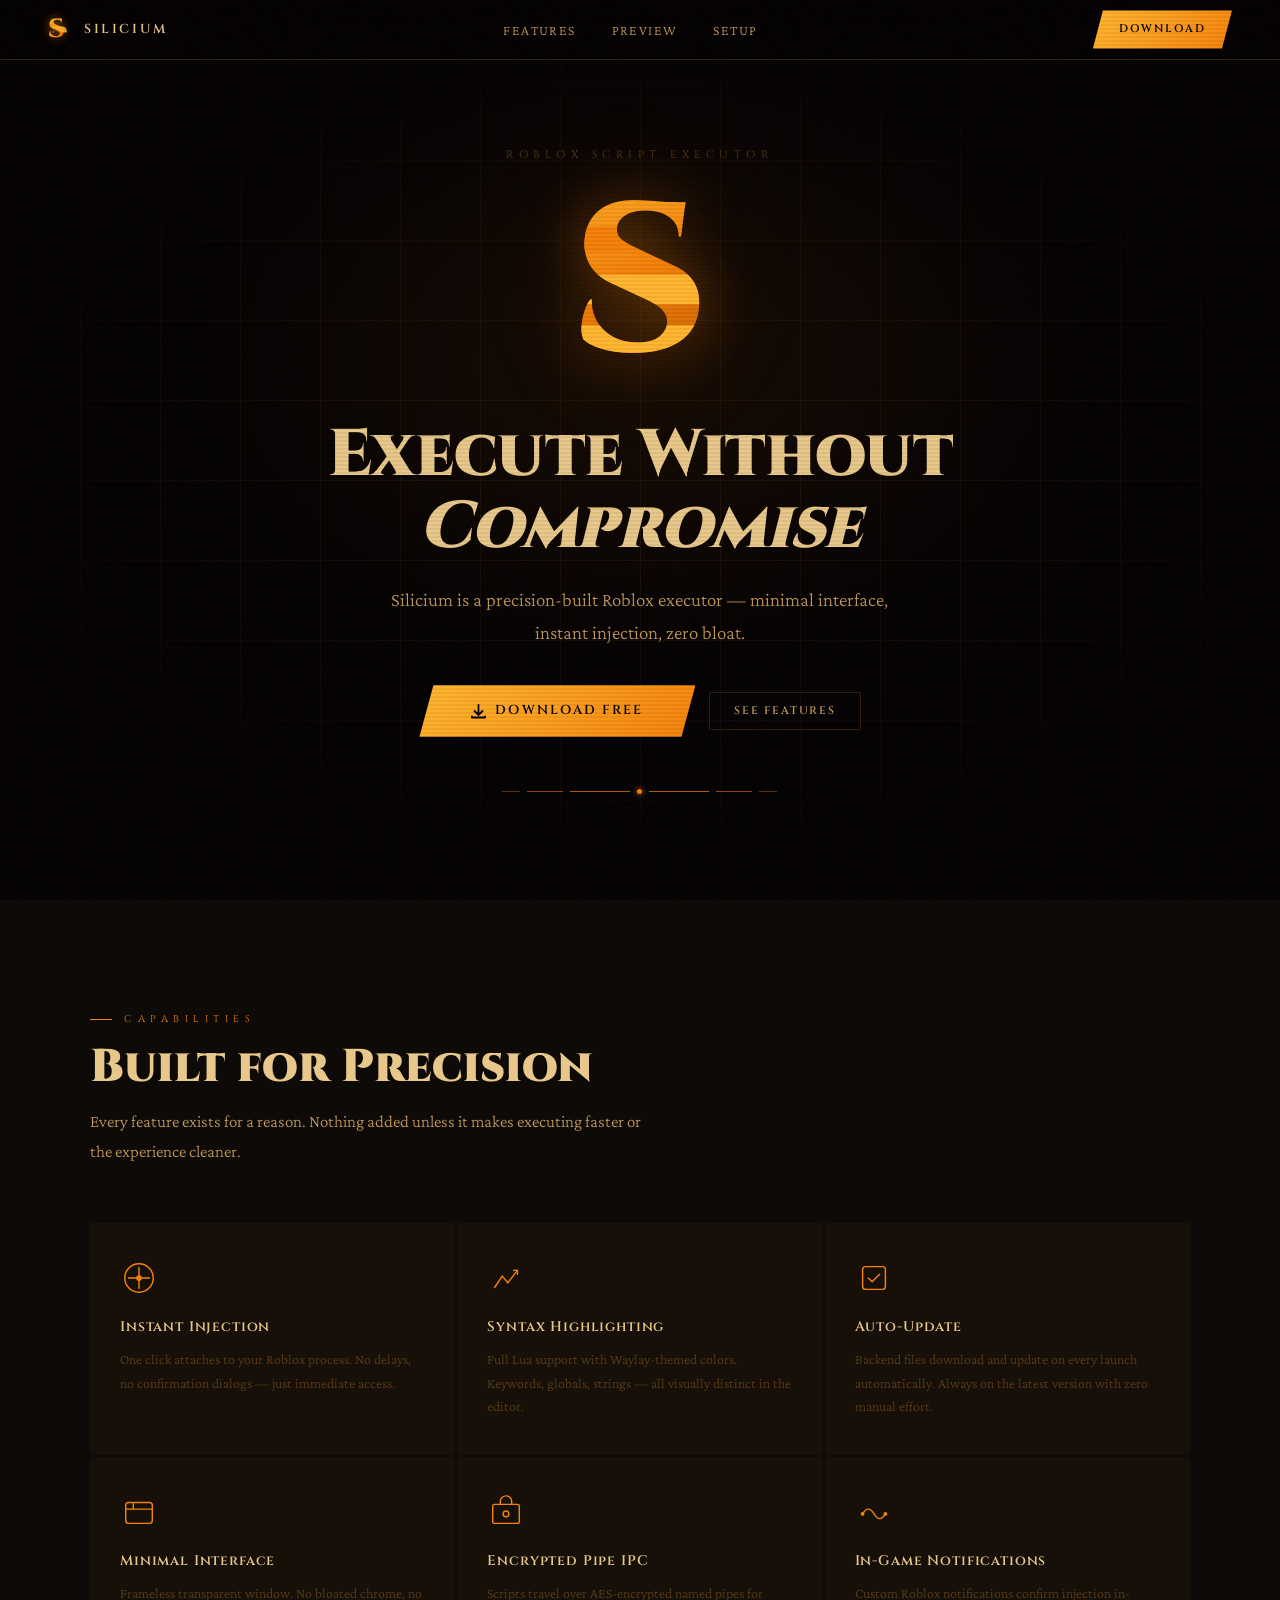
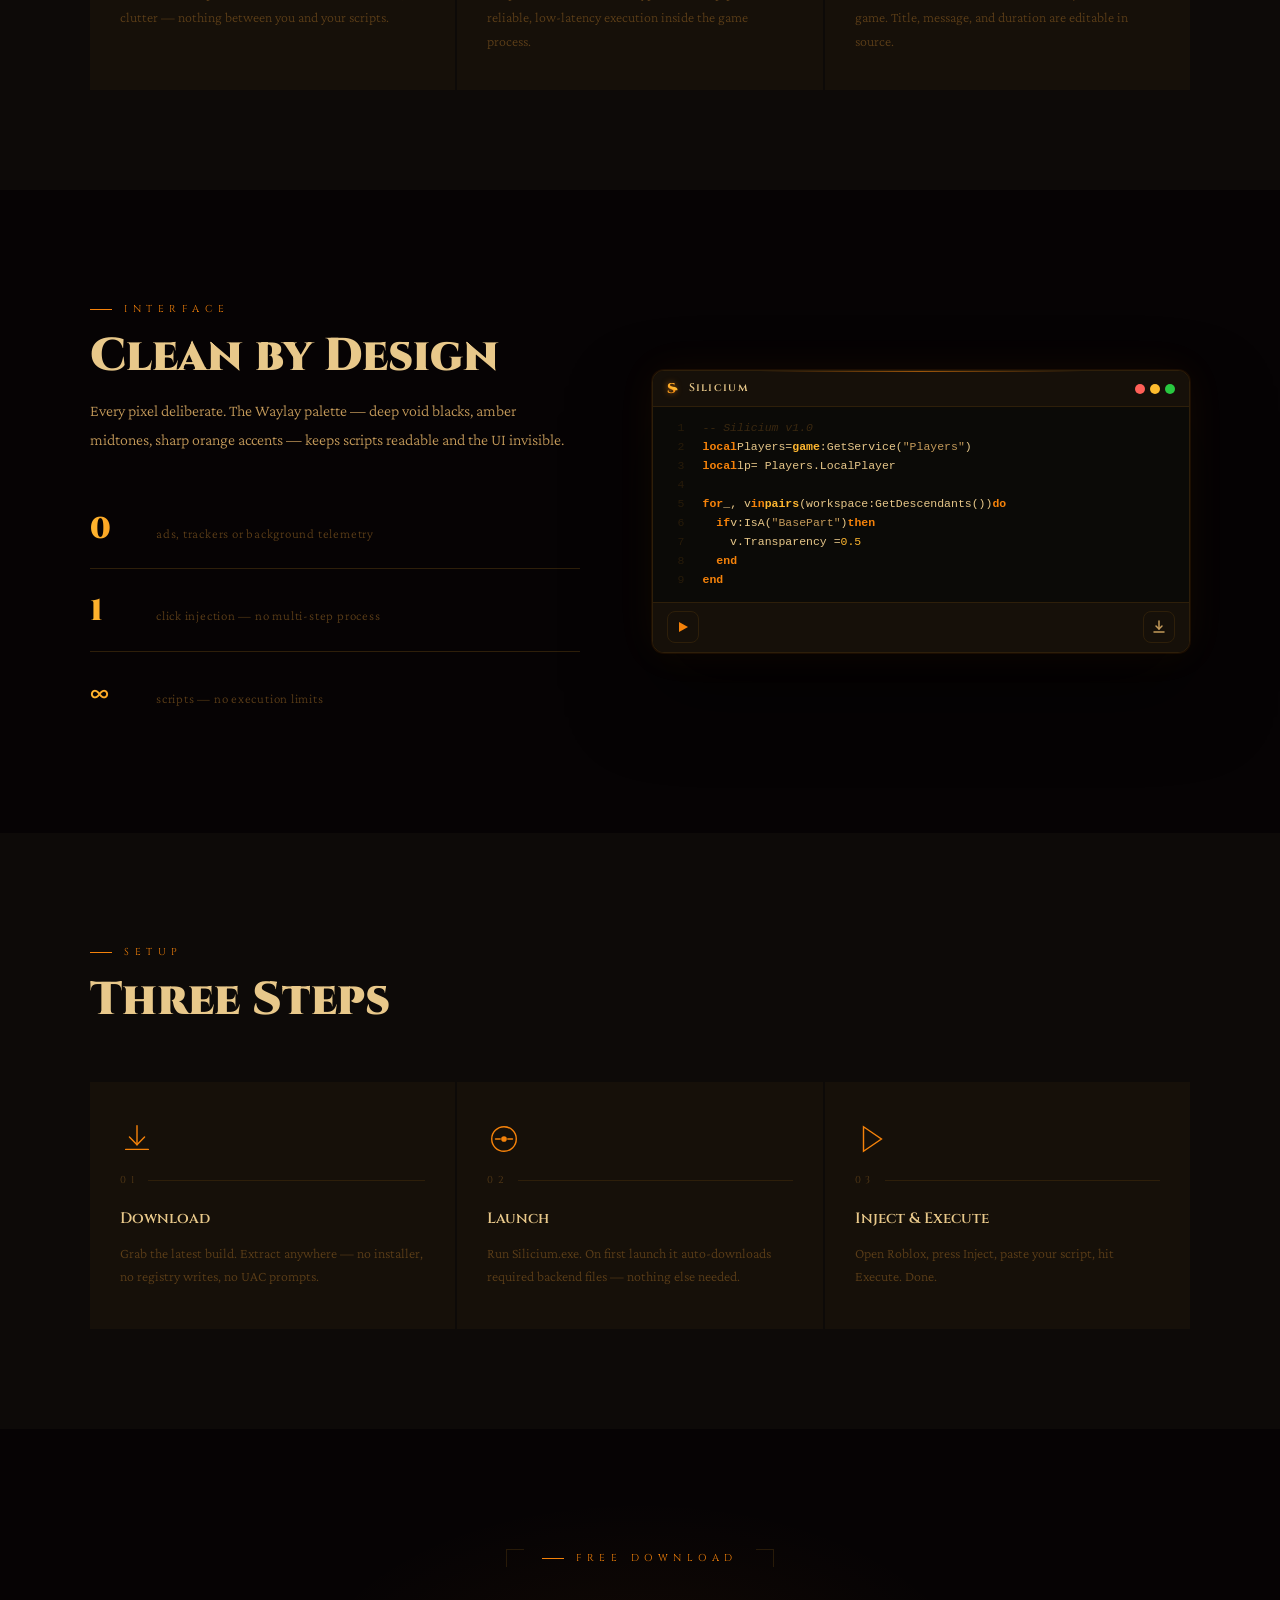
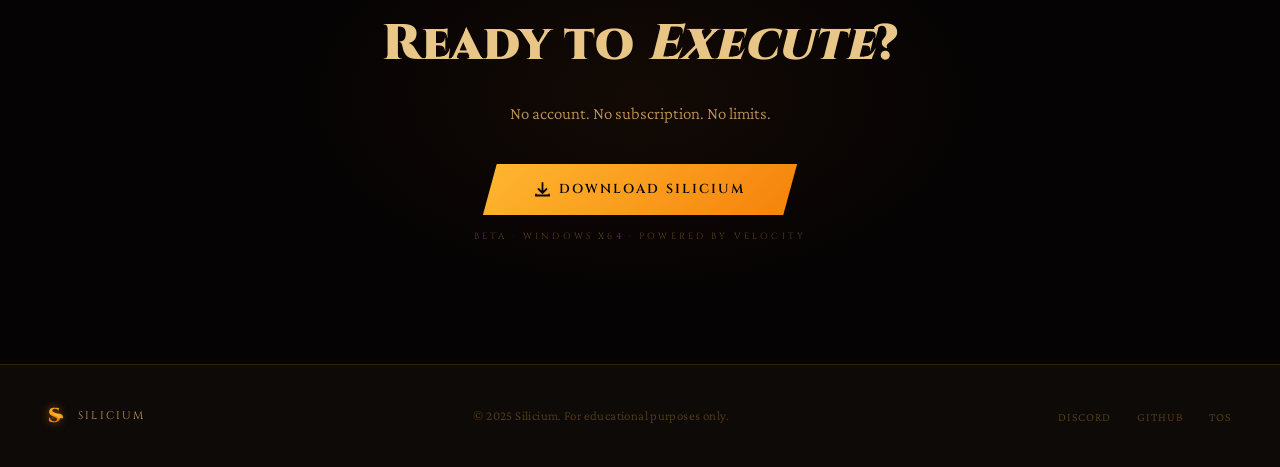
==== index.html @ fd5d74f6 "Add files via upload" ====
<!DOCTYPE html>
<html lang="en">
<head>
  <meta charset="UTF-8"/>
  <meta name="viewport" content="width=device-width, initial-scale=1.0"/>
  <meta name="description" content="Silicium — A precision-built Roblox script executor with instant injection, Lua syntax highlighting, and zero bloat."/>
  <title>Silicium — Roblox Script Executor</title>
  <link rel="preconnect" href="https://fonts.googleapis.com">
  <link rel="preconnect" href="https://fonts.gstatic.com" crossorigin>
  <link href="https://fonts.googleapis.com/css2?family=Cinzel:wght@400;600;900&family=Crimson+Pro:ital,wght@0,300;0,400;0,600;1,300&display=swap" rel="stylesheet">
  <style>
/* ═══════════════════════════════════════════════════════════
   SILICIUM — Main Stylesheet
   Waylay Palette: Void › Ink › Surface › Raised › Rim › Muted › Ghost › Light › Glow › Gold
   ═══════════════════════════════════════════════════════════ */

/* ── Variables ──────────────────────────────────────────────── */
:root {
  --void:       #060304;
  --ink:        #0D0A08;
  --surface:    #161009;
  --raised:     #1E160A;
  --rim:        #2E1F0A;
  --muted:      #5C3E18;
  --ghost:      #C49A5A;
  --light:      #E8C88A;
  --glow:       #F5820A;
  --gold:       #FFB730;

  --font-display: 'Cinzel', 'Trajan Pro', Georgia, serif;
  --font-body:    'Crimson Pro', 'Palatino Linotype', Georgia, serif;
  --font-mono:    'Cascadia Code', 'Fira Code', 'Courier New', monospace;

  --radius-sm: 4px;
  --radius-md: 8px;
  --radius-lg: 12px;

  --transition-fast:   0.15s ease;
  --transition-normal: 0.25s ease;
  --transition-slow:   0.5s ease;

  --nav-h: 60px;
  --section-pad: 100px 48px;
  --max-w: 1100px;
}

/* ── Reset & Base ────────────────────────────────────────────── */
*, *::before, *::after {
  margin: 0;
  padding: 0;
  box-sizing: border-box;
}

html {
  scroll-behavior: smooth;
  font-size: 18px;
}

body {
  background: var(--void);
  color: var(--light);
  font-family: var(--font-body);
  line-height: 1.65;
  overflow-x: hidden;
  cursor: crosshair;
  -webkit-font-smoothing: antialiased;
}

img, svg { display: block; max-width: 100%; }
a { text-decoration: none; color: inherit; }
ul { list-style: none; }

/* ── Grain overlay ──────────────────────────────────────────── */
body::before {
  content: '';
  position: fixed;
  inset: 0;
  background-image: url("data:image/svg+xml,%3Csvg viewBox='0 0 256 256' xmlns='http://www.w3.org/2000/svg'%3E%3Cfilter id='n'%3E%3CfeTurbulence type='fractalNoise' baseFrequency='0.9' numOctaves='4' stitchTiles='stitch'/%3E%3C/filter%3E%3Crect width='100%25' height='100%25' filter='url(%23n)' opacity='0.04'/%3E%3C/svg%3E");
  background-size: 256px;
  pointer-events: none;
  z-index: 9999;
  opacity: 0.35;
  mix-blend-mode: overlay;
}

/* ── Scanlines ───────────────────────────────────────────────── */
body::after {
  content: '';
  position: fixed;
  inset: 0;
  background: repeating-linear-gradient(
    0deg,
    transparent 0px,
    transparent 2px,
    rgba(0,0,0,0.055) 2px,
    rgba(0,0,0,0.055) 4px
  );
  pointer-events: none;
  z-index: 9998;
}

/* ── Scrollbar ───────────────────────────────────────────────── */
::-webkit-scrollbar        { width: 4px; }
::-webkit-scrollbar-track  { background: var(--ink); }
::-webkit-scrollbar-thumb  { background: var(--rim); border-radius: 2px; }
::-webkit-scrollbar-thumb:hover { background: var(--muted); }

/* ═══════════════════════════════════════════════════════════
   NAVIGATION
   ═══════════════════════════════════════════════════════════ */
.nav {
  position: fixed;
  top: 0; left: 0; right: 0;
  z-index: 200;
  height: var(--nav-h);
  display: flex;
  align-items: center;
  justify-content: space-between;
  padding: 0 48px;
  background: rgba(6,3,4,0.85);
  backdrop-filter: blur(16px);
  -webkit-backdrop-filter: blur(16px);
  border-bottom: 1px solid var(--rim);
  transition: background var(--transition-normal), border-color var(--transition-normal);
}

.nav.scrolled {
  background: rgba(6,3,4,0.97);
  border-color: var(--muted);
}

/* Logo */
.nav__logo {
  display: flex;
  align-items: center;
  gap: 10px;
}

.logo-glyph {
  position: relative;
  width: 26px;
  height: 26px;
  font-family: var(--font-display);
  font-size: 26px;
  font-weight: 900;
  line-height: 1;
  flex-shrink: 0;
  user-select: none;
}
.logo-glyph__shadow { position: absolute; inset: 0; color: #1E160A; }
.logo-glyph__main {
  position: absolute; inset: 0;
  background: linear-gradient(135deg, var(--gold) 0%, var(--glow) 55%, #C44A00 100%);
  -webkit-background-clip: text;
  -webkit-text-fill-color: transparent;
  background-clip: text;
  filter: drop-shadow(0 0 5px rgba(245,130,10,0.75));
  animation: glyph-flicker 7s infinite;
}
.logo-glyph__slice {
  position: absolute; inset: 0;
  color: var(--gold);
  clip-path: inset(38% 0 38% 0);
  transform: translateX(3px);
  opacity: 0.88;
  animation: glyph-slice 7s infinite;
}

.nav__wordmark {
  font-family: var(--font-display);
  font-size: 13px;
  font-weight: 600;
  letter-spacing: 0.2em;
  text-transform: uppercase;
  color: var(--light);
}

/* Links */
.nav__links {
  display: flex;
  align-items: center;
  gap: 36px;
}

.nav__link {
  font-family: var(--font-body);
  font-size: 14px;
  font-weight: 300;
  letter-spacing: 0.1em;
  color: var(--ghost);
  text-transform: uppercase;
  position: relative;
  transition: color var(--transition-fast);
}
.nav__link::after {
  content: '';
  position: absolute;
  bottom: -4px; left: 0; right: 0;
  height: 1px;
  background: var(--glow);
  transform: scaleX(0);
  transform-origin: left;
  transition: transform var(--transition-normal);
}
.nav__link:hover            { color: var(--light); }
.nav__link:hover::after     { transform: scaleX(1); }

/* CTA button */
.btn {
  display: inline-flex;
  align-items: center;
  justify-content: center;
  gap: 9px;
  font-family: var(--font-display);
  font-weight: 600;
  letter-spacing: 0.16em;
  text-transform: uppercase;
  cursor: pointer;
  border: none;
  transition: filter var(--transition-normal), transform var(--transition-normal);
}

.btn--primary {
  font-size: 11px;
  color: var(--void);
  background: linear-gradient(135deg, var(--gold) 0%, var(--glow) 100%);
  padding: 10px 26px;
  clip-path: polygon(10px 0%, 100% 0%, calc(100% - 10px) 100%, 0% 100%);
}
.btn--primary:hover {
  filter: brightness(1.12) drop-shadow(0 0 14px rgba(245,130,10,0.55));
  transform: translateY(-1px);
}

.btn--ghost {
  font-size: 11px;
  color: var(--ghost);
  background: transparent;
  padding: 9px 24px;
  border: 1px solid var(--rim);
}
.btn--ghost:hover {
  border-color: var(--muted);
  color: var(--light);
}

.btn--large {
  font-size: 13px;
  padding: 15px 52px;
  clip-path: polygon(14px 0%, 100% 0%, calc(100% - 14px) 100%, 0% 100%);
}

/* Hamburger */
.nav__hamburger {
  display: none;
  flex-direction: column;
  gap: 5px;
  cursor: pointer;
  padding: 4px;
  background: transparent;
  border: none;
}
.nav__hamburger span {
  display: block;
  width: 22px;
  height: 1.5px;
  background: var(--ghost);
  transition: all var(--transition-normal);
}

/* ═══════════════════════════════════════════════════════════
   SHARED SECTION STYLES
   ═══════════════════════════════════════════════════════════ */
.section { padding: var(--section-pad); position: relative; }
.section--dark { background: var(--ink); }
.section--void { background: var(--void); }

.section__inner {
  max-width: var(--max-w);
  margin: 0 auto;
}

.section__eyebrow {
  display: inline-flex;
  align-items: center;
  gap: 12px;
  font-family: var(--font-display);
  font-size: 10px;
  font-weight: 400;
  letter-spacing: 0.55em;
  text-transform: uppercase;
  color: var(--glow);
  margin-bottom: 14px;
}
.section__eyebrow::before {
  content: '';
  width: 22px;
  height: 1px;
  background: var(--glow);
  flex-shrink: 0;
}

.section__title {
  font-family: var(--font-display);
  font-size: clamp(26px, 3.8vw, 46px);
  font-weight: 900;
  line-height: 1.12;
  color: var(--light);
  margin-bottom: 14px;
}

.section__title em {
  font-style: normal;
  background: linear-gradient(90deg, var(--gold), var(--glow));
  -webkit-background-clip: text;
  -webkit-text-fill-color: transparent;
  background-clip: text;
}

.section__lead {
  font-size: 17px;
  font-weight: 300;
  color: var(--ghost);
  line-height: 1.75;
  max-width: 560px;
}

/* ═══════════════════════════════════════════════════════════
   HERO
   ═══════════════════════════════════════════════════════════ */
.hero {
  min-height: 100vh;
  display: flex;
  align-items: center;
  justify-content: center;
  padding: calc(var(--nav-h) + 60px) 48px 80px;
  position: relative;
  overflow: hidden;
  text-align: center;
}

/* Ambient glow */
.hero__glow {
  position: absolute;
  top: 40%; left: 50%;
  transform: translate(-50%, -50%);
  width: 900px;
  height: 600px;
  background: radial-gradient(ellipse at center,
    rgba(245,130,10,0.075) 0%,
    rgba(245,130,10,0.03) 40%,
    transparent 70%);
  pointer-events: none;
}

/* Grid */
.hero__grid {
  position: absolute;
  inset: 0;
  background-image:
    linear-gradient(rgba(46,31,10,0.5) 1px, transparent 1px),
    linear-gradient(90deg, rgba(46,31,10,0.5) 1px, transparent 1px);
  background-size: 80px 80px;
  mask-image: radial-gradient(ellipse 85% 70% at 50% 50%, black 15%, transparent 80%);
  -webkit-mask-image: radial-gradient(ellipse 85% 70% at 50% 50%, black 15%, transparent 80%);
  animation: grid-drift 20s linear infinite;
}

@keyframes grid-drift {
  0%   { background-position: 0 0; }
  100% { background-position: 80px 80px; }
}

/* Vignette */
.hero__vignette {
  position: absolute;
  inset: 0;
  background: radial-gradient(ellipse at center, transparent 50%, rgba(6,3,4,0.6) 100%);
  pointer-events: none;
}

.hero__content {
  position: relative;
  z-index: 2;
  max-width: 860px;
}

/* Giant glitched S */
.hero__glyph {
  position: relative;
  display: inline-block;
  font-family: var(--font-display);
  font-size: clamp(110px, 18vw, 210px);
  font-weight: 900;
  line-height: 1;
  margin-bottom: 28px;
  user-select: none;
}
.hg__shadow { position: absolute; inset: 0; color: #180F06; z-index: 0; }
.hg__main {
  position: relative; z-index: 2;
  background: linear-gradient(160deg, var(--gold) 0%, var(--glow) 45%, #B35000 100%);
  -webkit-background-clip: text;
  -webkit-text-fill-color: transparent;
  background-clip: text;
  filter: drop-shadow(0 0 28px rgba(245,130,10,0.38)) drop-shadow(0 0 56px rgba(245,130,10,0.12));
  animation: hg-flicker 5.5s infinite;
}
.hg__s1 { position:absolute;inset:0;z-index:3;color:var(--gold);  clip-path:inset(44% 0 42% 0); animation:hg-s1 5.5s infinite; }
.hg__s2 { position:absolute;inset:0;z-index:3;color:var(--glow);  clip-path:inset(21% 0 67% 0); animation:hg-s2 5.5s infinite; }
.hg__s3 { position:absolute;inset:0;z-index:3;color:var(--gold);  clip-path:inset(68% 0 17% 0); animation:hg-s3 5.5s infinite; }
.hg__cy { position:absolute;inset:0;z-index:4;color:#00e5ff;opacity:0;clip-path:inset(40% 0 44% 0);animation:hg-cy 5.5s infinite; }
.hg__re { position:absolute;inset:0;z-index:4;color:#ff2040;opacity:0;clip-path:inset(60% 0 24% 0);animation:hg-re 5.5s infinite; }

.hero__tag {
  font-family: var(--font-display);
  font-size: clamp(9px, 1.1vw, 11px);
  font-weight: 400;
  letter-spacing: 0.5em;
  text-transform: uppercase;
  color: var(--muted);
  margin-bottom: 18px;
  animation: fade-up 1s 0.2s both;
}

.hero__title {
  font-family: var(--font-display);
  font-size: clamp(32px, 5.5vw, 66px);
  font-weight: 900;
  line-height: 1.08;
  color: var(--light);
  letter-spacing: -0.01em;
  margin-bottom: 20px;
  animation: fade-up 1s 0.4s both;
}

.hero__sub {
  font-size: clamp(15px, 1.8vw, 19px);
  font-weight: 300;
  color: var(--ghost);
  max-width: 520px;
  margin: 0 auto 36px;
  line-height: 1.75;
  animation: fade-up 1s 0.6s both;
}

.hero__ctas {
  display: flex;
  align-items: center;
  justify-content: center;
  gap: 14px;
  flex-wrap: wrap;
  animation: fade-up 1s 0.8s both;
}

/* Decorative bars */
.hero__divider {
  display: flex;
  align-items: center;
  justify-content: center;
  gap: 7px;
  margin-top: 52px;
  animation: fade-up 1s 1s both;
}
.hdiv__bar  { height: 1px; background: var(--glow); opacity: 0.35; }
.hdiv__bar--sm  { width: 18px; }
.hdiv__bar--md  { width: 36px; opacity: 0.55; }
.hdiv__bar--lg  { width: 60px; opacity: 0.7; }
.hdiv__dot {
  width: 5px; height: 5px;
  background: var(--glow);
  border-radius: 50%;
  box-shadow: 0 0 6px var(--glow);
  animation: dot-pulse 2s ease-in-out infinite;
}

/* ═══════════════════════════════════════════════════════════
   FEATURES GRID
   ═══════════════════════════════════════════════════════════ */
.features__header { max-width: 560px; margin-bottom: 56px; }

.features__grid {
  display: grid;
  grid-template-columns: repeat(3, 1fr);
  gap: 2px;
}

.feat {
  background: var(--surface);
  padding: 36px 30px;
  position: relative;
  overflow: hidden;
  transition: background var(--transition-normal);
}
.feat::before {
  content: '';
  position: absolute;
  top: 0; left: 0; right: 0;
  height: 2px;
  background: linear-gradient(90deg, transparent 0%, var(--glow) 50%, transparent 100%);
  opacity: 0;
  transition: opacity var(--transition-normal);
}
.feat::after {
  content: '';
  position: absolute;
  inset: 0;
  background: linear-gradient(135deg, rgba(245,130,10,0.04) 0%, transparent 60%);
  opacity: 0;
  transition: opacity var(--transition-slow);
}
.feat:hover { background: var(--raised); }
.feat:hover::before { opacity: 1; }
.feat:hover::after  { opacity: 1; }

.feat__icon {
  width: 38px; height: 38px;
  color: var(--glow);
  margin-bottom: 18px;
  transition: filter var(--transition-normal);
}
.feat:hover .feat__icon {
  filter: drop-shadow(0 0 6px rgba(245,130,10,0.6));
}

.feat__title {
  font-family: var(--font-display);
  font-size: 14px;
  font-weight: 600;
  letter-spacing: 0.06em;
  color: var(--light);
  margin-bottom: 10px;
}

.feat__desc {
  font-size: 14px;
  font-weight: 300;
  color: var(--muted);
  line-height: 1.7;
}

/* ═══════════════════════════════════════════════════════════
   PREVIEW
   ═══════════════════════════════════════════════════════════ */
.preview__inner {
  display: grid;
  grid-template-columns: 1fr 1.1fr;
  gap: 72px;
  align-items: center;
}

.preview__desc {
  font-size: 16px;
  font-weight: 300;
  color: var(--ghost);
  line-height: 1.8;
  margin-bottom: 36px;
}

.stats { display: flex; flex-direction: column; gap: 4px; }

.stat {
  display: flex;
  align-items: baseline;
  gap: 10px;
  padding: 14px 0;
  border-bottom: 1px solid var(--rim);
}
.stat:last-child { border-bottom: none; }

.stat__num {
  font-family: var(--font-display);
  font-size: 30px;
  font-weight: 900;
  background: linear-gradient(90deg, var(--gold), var(--glow));
  -webkit-background-clip: text;
  -webkit-text-fill-color: transparent;
  background-clip: text;
  min-width: 56px;
}

.stat__label {
  font-size: 13px;
  font-weight: 300;
  color: var(--muted);
  letter-spacing: 0.06em;
}

/* Executor window mock */
.exec-window {
  background: var(--ink);
  border: 1px solid var(--rim);
  border-radius: var(--radius-lg);
  overflow: hidden;
  box-shadow:
    0 0 0 1px rgba(245,130,10,0.08),
    0 0 40px rgba(245,130,10,0.06),
    0 40px 80px rgba(0,0,0,0.55);
  position: relative;
}

/* top glow border */
.exec-window::before {
  content: '';
  position: absolute;
  top: 0; left: 20%; right: 20%;
  height: 1px;
  background: linear-gradient(90deg, transparent, rgba(245,130,10,0.6), transparent);
  z-index: 1;
}

.exec__titlebar {
  background: var(--surface);
  border-bottom: 1px solid var(--rim);
  height: 36px;
  display: flex;
  align-items: center;
  justify-content: space-between;
  padding: 0 14px;
}

.exec__logo {
  display: flex;
  align-items: center;
  gap: 8px;
  font-family: var(--font-display);
  font-size: 11px;
  font-weight: 600;
  letter-spacing: 0.12em;
  color: var(--light);
}

.exec__logo-s {
  position: relative;
  width: 14px; height: 14px;
  font-size: 14px;
  font-family: var(--font-display);
  font-weight: 900;
  line-height: 1;
}
.exec__logo-s .s-b { position:absolute; color:#1E160A; }
.exec__logo-s .s-m {
  position:absolute;
  background: linear-gradient(135deg, var(--gold), var(--glow));
  -webkit-background-clip:text; -webkit-text-fill-color:transparent; background-clip:text;
  filter: drop-shadow(0 0 3px rgba(245,130,10,0.7));
}
.exec__logo-s .s-s { position:absolute; color:var(--gold); clip-path:inset(38% 0 38% 0); transform:translateX(2px); }

.winctrls { display:flex; gap:5px; }
.winctrl  { width:10px; height:10px; border-radius:50%; }
.winctrl--close    { background:#ff5f57; }
.winctrl--minimize { background:#febc2e; }
.winctrl--maximize { background:#28c840; }

.exec__editor {
  background: #0B0A07;
  padding: 12px 16px;
  font-family: var(--font-mono);
  font-size: 11.5px;
  line-height: 1.65;
  min-height: 150px;
}

.code-line { display: flex; }
.ln {
  color: rgba(46,31,10,0.8);
  margin-right: 18px;
  user-select: none;
  min-width: 16px;
  text-align: right;
}
.kw  { color: #F5820A; font-weight: 600; }
.fn  { color: #FFB730; font-weight: 600; }
.str { color: #C49A5A; }
.cmt { color: #3A2810; font-style: italic; }
.num { color: #FFB730; }
.var { color: #E8C88A; }

/* Typing cursor */
.cursor {
  display: inline-block;
  width: 2px; height: 1em;
  background: var(--glow);
  vertical-align: text-bottom;
  margin-left: 1px;
  animation: blink 1.1s step-end infinite;
}

.exec__toolbar {
  background: var(--surface);
  border-top: 1px solid var(--rim);
  height: 50px;
  display: flex;
  align-items: center;
  justify-content: space-between;
  padding: 0 14px;
}

.exec__btn {
  width: 32px; height: 32px;
  border: 1px solid var(--rim);
  border-radius: var(--radius-md);
  background: transparent;
  display: flex; align-items: center; justify-content: center;
  cursor: pointer;
  transition: background var(--transition-fast), border-color var(--transition-fast);
}
.exec__btn:hover { background: var(--raised); border-color: var(--muted); }
.exec__btn--execute { color: var(--glow); }
.exec__btn--inject  { color: var(--ghost); }

/* ═══════════════════════════════════════════════════════════
   HOW IT WORKS
   ═══════════════════════════════════════════════════════════ */
.steps {
  display: grid;
  grid-template-columns: repeat(3, 1fr);
  gap: 2px;
  margin-top: 56px;
}

.step {
  background: var(--surface);
  padding: 40px 30px;
  position: relative;
  overflow: hidden;
}

/* Arrow connectors */
.step:not(:last-child)::after {
  content: '';
  position: absolute;
  right: -13px; top: 50%;
  transform: translateY(-50%);
  border: 6px solid transparent;
  border-left-color: var(--rim);
  z-index: 2;
}

.step__num {
  font-family: var(--font-display);
  font-size: 10px;
  font-weight: 400;
  letter-spacing: 0.45em;
  color: var(--muted);
  margin-bottom: 18px;
  display: flex;
  align-items: center;
  gap: 10px;
}
.step__num::after {
  content: '';
  flex: 1;
  height: 1px;
  background: var(--rim);
}

.step__icon {
  color: var(--glow);
  width: 34px; height: 34px;
  margin-bottom: 16px;
}

.step__title {
  font-family: var(--font-display);
  font-size: 15px;
  font-weight: 600;
  color: var(--light);
  margin-bottom: 10px;
}

.step__desc {
  font-size: 14px;
  font-weight: 300;
  color: var(--muted);
  line-height: 1.7;
}

/* ═══════════════════════════════════════════════════════════
   DOWNLOAD CTA
   ═══════════════════════════════════════════════════════════ */
.cta {
  text-align: center;
  padding: 120px 48px;
  position: relative;
  overflow: hidden;
}

.cta__ambient {
  position: absolute;
  top: 50%; left: 50%;
  transform: translate(-50%, -50%);
  width: 700px; height: 400px;
  background: radial-gradient(ellipse, rgba(245,130,10,0.055) 0%, transparent 70%);
  pointer-events: none;
}

.cta__brackets {
  display: flex;
  align-items: center;
  justify-content: center;
  gap: 18px;
  margin-bottom: 36px;
}
.cta__bracket {
  width: 18px; height: 18px;
  border-color: rgba(46,31,10,0.8);
  border-style: solid;
}
.cta__bracket--tl { border-width: 1px 0 0 1px; }
.cta__bracket--tr { border-width: 1px 1px 0 0; }

.cta__title {
  font-family: var(--font-display);
  font-size: clamp(26px, 4.5vw, 50px);
  font-weight: 900;
  color: var(--light);
  margin-bottom: 14px;
}

.cta__sub {
  font-size: 17px;
  font-weight: 300;
  color: var(--ghost);
  margin-bottom: 36px;
}

.cta__meta {
  font-family: var(--font-display);
  font-size: 9px;
  letter-spacing: 0.35em;
  color: var(--muted);
  margin-top: 14px;
  text-transform: uppercase;
}

/* ═══════════════════════════════════════════════════════════
   FOOTER
   ═══════════════════════════════════════════════════════════ */
.footer {
  background: var(--ink);
  border-top: 1px solid var(--rim);
  padding: 36px 48px;
  display: flex;
  align-items: center;
  justify-content: space-between;
  flex-wrap: wrap;
  gap: 18px;
}

.footer__logo {
  display: flex;
  align-items: center;
  gap: 10px;
}

.footer__wordmark {
  font-family: var(--font-display);
  font-size: 11px;
  letter-spacing: 0.2em;
  color: var(--ghost);
  text-transform: uppercase;
}

.footer__copy {
  font-size: 13px;
  font-weight: 300;
  color: var(--muted);
  letter-spacing: 0.03em;
}

.footer__links {
  display: flex;
  gap: 26px;
}

.footer__link {
  font-size: 12px;
  font-weight: 300;
  color: var(--muted);
  letter-spacing: 0.08em;
  text-transform: uppercase;
  transition: color var(--transition-fast);
}
.footer__link:hover { color: var(--ghost); }

/* ═══════════════════════════════════════════════════════════
   ANIMATIONS
   ═══════════════════════════════════════════════════════════ */
@keyframes glyph-flicker {
  0%,100%{opacity:1}
  93%{opacity:1} 93.4%{opacity:0.72} 93.8%{opacity:1}
  96.5%{opacity:1} 96.8%{opacity:0.5} 97.1%{opacity:1}
}
@keyframes glyph-slice {
  0%,89%,100%{transform:translateX(3px)}
  90%{transform:translateX(9px)}
  91%{transform:translateX(-3px)}
  92%{transform:translateX(3px)}
}
@keyframes hg-flicker {
  0%,100%{filter:drop-shadow(0 0 28px rgba(245,130,10,.38)) drop-shadow(0 0 56px rgba(245,130,10,.12))}
  90%{filter:drop-shadow(0 0 28px rgba(245,130,10,.38)) drop-shadow(0 0 56px rgba(245,130,10,.12))}
  90.5%{filter:drop-shadow(0 0 50px rgba(245,130,10,.75)) drop-shadow(0 0 80px rgba(245,130,10,.35))}
  91%{filter:drop-shadow(0 0 18px rgba(245,130,10,.18))}
  91.5%{filter:drop-shadow(0 0 28px rgba(245,130,10,.38)) drop-shadow(0 0 56px rgba(245,130,10,.12))}
}
@keyframes hg-s1 {
  0%,87%,100%{transform:translateX(0)} 88%{transform:translateX(14px)} 88.8%{transform:translateX(-6px)} 89.5%{transform:translateX(0)}
  95%{transform:translateX(0)} 95.4%{transform:translateX(9px)} 95.8%{transform:translateX(0)}
}
@keyframes hg-s2 {
  0%,87%,100%{transform:translateX(0)} 88%{transform:translateX(-10px)} 88.8%{transform:translateX(5px)} 89.5%{transform:translateX(0)}
}
@keyframes hg-s3 {
  0%,87%,100%{transform:translateX(0)} 88%{transform:translateX(11px)} 88.6%{transform:translateX(-5px)} 89.2%{transform:translateX(0)}
  95%{transform:translateX(-8px)} 95.5%{transform:translateX(0)}
}
@keyframes hg-cy {
  0%,87%,100%{opacity:0} 88%{opacity:.17;transform:translateX(-6px)} 88.6%{opacity:0}
  95%{opacity:.1;transform:translateX(-4px)} 95.3%{opacity:0}
}
@keyframes hg-re {
  0%,87%,100%{opacity:0} 88%{opacity:.14;transform:translateX(7px)} 88.6%{opacity:0}
  95%{opacity:.09;transform:translateX(5px)} 95.3%{opacity:0}
}
@keyframes fade-up {
  from { opacity:0; transform:translateY(18px); }
  to   { opacity:1; transform:none; }
}
@keyframes dot-pulse {
  0%,100%{opacity:1;transform:scale(1)}
  50%{opacity:0.35;transform:scale(0.75)}
}
@keyframes blink {
  0%,100%{opacity:1} 50%{opacity:0}
}

/* Scroll reveal */
.reveal {
  opacity: 0;
  transform: translateY(22px);
  transition: opacity 0.65s ease, transform 0.65s ease;
}
.reveal.visible {
  opacity: 1;
  transform: none;
}
.reveal-delay-1 { transition-delay: 0.1s; }
.reveal-delay-2 { transition-delay: 0.2s; }
.reveal-delay-3 { transition-delay: 0.3s; }

/* ═══════════════════════════════════════════════════════════
   RESPONSIVE
   ═══════════════════════════════════════════════════════════ */
@media (max-width: 1024px) {
  .features__grid { grid-template-columns: repeat(2, 1fr); }
}

@media (max-width: 900px) {
  :root { --section-pad: 72px 24px; }
  .nav { padding: 0 24px; }
  .nav__links { display: none; }
  .nav__hamburger { display: flex; }
  .hero { padding: calc(var(--nav-h) + 40px) 24px 60px; }
  .preview__inner { grid-template-columns: 1fr; gap: 48px; }
  .steps { grid-template-columns: 1fr; }
  .step:not(:last-child)::after { display: none; }
  .footer { padding: 28px 24px; flex-direction: column; align-items: flex-start; }
}

@media (max-width: 600px) {
  .features__grid { grid-template-columns: 1fr; }
  .hero__ctas { flex-direction: column; align-items: center; }
  .btn--large { padding: 14px 36px; }
}
  </style>
</head>
<body>

<nav class="nav" role="navigation" aria-label="Main navigation">
  <a href="#" class="nav__logo" aria-label="Silicium home">
    <div class="logo-glyph" aria-hidden="true">
      <span class="logo-glyph__shadow">S</span>
      <span class="logo-glyph__main">S</span>
      <span class="logo-glyph__slice">S</span>
    </div>
    <span class="nav__wordmark">Silicium</span>
  </a>
  <ul class="nav__links" role="list">
    <li><a href="#features" class="nav__link">Features</a></li>
    <li><a href="#preview"  class="nav__link">Preview</a></li>
    <li><a href="#how"      class="nav__link">Setup</a></li>
  </ul>
  <a href="#download" class="btn btn--primary">Download</a>
  <button class="nav__hamburger" aria-label="Toggle navigation" aria-expanded="false">
    <span></span><span></span><span></span>
  </button>
</nav>

<section class="hero" id="home">
  <div class="hero__glow"     aria-hidden="true"></div>
  <div class="hero__grid"     aria-hidden="true"></div>
  <div class="hero__vignette" aria-hidden="true"></div>
  <div class="hero__content">
    <p class="hero__tag">Roblox Script Executor</p>
    <div class="hero__glyph" aria-hidden="true">
      <span class="hg__shadow">S</span>
      <span class="hg__main">S</span>
      <span class="hg__s1">S</span>
      <span class="hg__s2">S</span>
      <span class="hg__s3">S</span>
      <span class="hg__cy">S</span>
      <span class="hg__re">S</span>
    </div>
    <h1 class="hero__title">Execute Without<br><em>Compromise</em></h1>
    <p class="hero__sub">Silicium is a precision-built Roblox executor — minimal interface, instant injection, zero bloat.</p>
    <div class="hero__ctas">
      <a href="#download" class="btn btn--primary btn--large">
        <svg width="15" height="15" viewBox="0 0 15 15" fill="none" stroke="currentColor" stroke-width="1.8" stroke-linecap="round" aria-hidden="true">
          <path d="M7.5 1v9M3.5 7l4 4 4-4M1 12.5v1h13v-1"/>
        </svg>
        Download Free
      </a>
      <a href="#features" class="btn btn--ghost">See Features</a>
    </div>
    <div class="hero__divider" aria-hidden="true">
      <div class="hdiv__bar hdiv__bar--sm"></div>
      <div class="hdiv__bar hdiv__bar--md"></div>
      <div class="hdiv__bar hdiv__bar--lg"></div>
      <div class="hdiv__dot"></div>
      <div class="hdiv__bar hdiv__bar--lg"></div>
      <div class="hdiv__bar hdiv__bar--md"></div>
      <div class="hdiv__bar hdiv__bar--sm"></div>
    </div>
  </div>
</section>

<section class="section section--dark" id="features">
  <div class="section__inner">
    <header class="features__header reveal">
      <p class="section__eyebrow">Capabilities</p>
      <h2 class="section__title">Built for Precision</h2>
      <p class="section__lead">Every feature exists for a reason. Nothing added unless it makes executing faster or the experience cleaner.</p>
    </header>
    <div class="features__grid">
      <div class="feat reveal reveal-delay-1">
        <svg class="feat__icon" viewBox="0 0 40 40" fill="none" stroke="currentColor" stroke-width="1.5" stroke-linecap="round" aria-hidden="true">
          <circle cx="20" cy="20" r="15"/><line x1="20" y1="9" x2="20" y2="31"/><line x1="9" y1="20" x2="31" y2="20"/>
          <circle cx="20" cy="20" r="3" fill="currentColor" stroke="none"/>
        </svg>
        <h3 class="feat__title">Instant Injection</h3>
        <p class="feat__desc">One click attaches to your Roblox process. No delays, no confirmation dialogs — just immediate access.</p>
      </div>
      <div class="feat reveal reveal-delay-2">
        <svg class="feat__icon" viewBox="0 0 40 40" fill="none" stroke="currentColor" stroke-width="1.5" stroke-linecap="round" aria-hidden="true">
          <polyline points="8,30 16,18 22,25 32,12"/><path d="M28,12 h4 v4"/>
        </svg>
        <h3 class="feat__title">Syntax Highlighting</h3>
        <p class="feat__desc">Full Lua support with Waylay-themed colors. Keywords, globals, strings — all visually distinct in the editor.</p>
      </div>
      <div class="feat reveal reveal-delay-3">
        <svg class="feat__icon" viewBox="0 0 40 40" fill="none" stroke="currentColor" stroke-width="1.5" stroke-linecap="round" aria-hidden="true">
          <rect x="8" y="8" width="24" height="24" rx="3"/><path d="M14,20 l4,4 8-8"/>
        </svg>
        <h3 class="feat__title">Auto-Update</h3>
        <p class="feat__desc">Backend files download and update on every launch automatically. Always on the latest version with zero manual effort.</p>
      </div>
      <div class="feat reveal reveal-delay-1">
        <svg class="feat__icon" viewBox="0 0 40 40" fill="none" stroke="currentColor" stroke-width="1.5" stroke-linecap="round" aria-hidden="true">
          <rect x="6" y="10" width="28" height="22" rx="3"/><line x1="6" y1="17" x2="34" y2="17"/><line x1="14" y1="10" x2="14" y2="17"/>
        </svg>
        <h3 class="feat__title">Minimal Interface</h3>
        <p class="feat__desc">Frameless transparent window. No bloated chrome, no clutter — nothing between you and your scripts.</p>
      </div>
      <div class="feat reveal reveal-delay-2">
        <svg class="feat__icon" viewBox="0 0 40 40" fill="none" stroke="currentColor" stroke-width="1.5" stroke-linecap="round" aria-hidden="true">
          <rect x="6" y="12" width="28" height="20" rx="2"/><path d="M14,12 V9 a6,6 0 0,1 12,0 v3"/><circle cx="20" cy="22" r="3"/>
        </svg>
        <h3 class="feat__title">Encrypted Pipe IPC</h3>
        <p class="feat__desc">Scripts travel over AES-encrypted named pipes for reliable, low-latency execution inside the game process.</p>
      </div>
      <div class="feat reveal reveal-delay-3">
        <svg class="feat__icon" viewBox="0 0 40 40" fill="none" stroke="currentColor" stroke-width="1.5" stroke-linecap="round" aria-hidden="true">
          <path d="M8,22 Q14,12 20,22 Q26,32 32,22"/>
          <circle cx="8" cy="22" r="2" fill="currentColor" stroke="none"/>
          <circle cx="32" cy="22" r="2" fill="currentColor" stroke="none"/>
        </svg>
        <h3 class="feat__title">In-Game Notifications</h3>
        <p class="feat__desc">Custom Roblox notifications confirm injection in-game. Title, message, and duration are editable in source.</p>
      </div>
    </div>
  </div>
</section>

<section class="section section--void" id="preview">
  <div class="section__inner preview__inner">
    <div class="preview__text">
      <p class="section__eyebrow reveal">Interface</p>
      <h2 class="section__title reveal">Clean by Design</h2>
      <p class="preview__desc reveal">Every pixel deliberate. The Waylay palette — deep void blacks, amber midtones, sharp orange accents — keeps scripts readable and the UI invisible.</p>
      <div class="stats reveal">
        <div class="stat"><span class="stat__num">0</span><span class="stat__label">ads, trackers or background telemetry</span></div>
        <div class="stat"><span class="stat__num">1</span><span class="stat__label">click injection — no multi-step process</span></div>
        <div class="stat"><span class="stat__num">∞</span><span class="stat__label">scripts — no execution limits</span></div>
      </div>
    </div>
    <div class="exec-window reveal">
      <div class="exec__titlebar">
        <div class="exec__logo">
          <div class="exec__logo-s" aria-hidden="true">
            <span class="s-b">S</span><span class="s-m">S</span><span class="s-s">S</span>
          </div>
          Silicium
        </div>
        <div class="winctrls" aria-hidden="true">
          <div class="winctrl winctrl--close"></div>
          <div class="winctrl winctrl--minimize"></div>
          <div class="winctrl winctrl--maximize"></div>
        </div>
      </div>
      <div class="exec__editor" aria-label="Script editor preview">
        <div class="code-line"><span class="ln">1</span><span class="cmt">-- Silicium executor</span></div>
        <div class="code-line"><span class="ln">2</span><span class="kw">local</span> <span class="var">Players</span> = <span class="fn">game</span>:<span class="var">GetService</span>(<span class="str">"Players"</span>)</div>
        <div class="code-line"><span class="ln">3</span><span class="kw">local</span> <span class="var">lp</span> = Players.LocalPlayer</div>
        <div class="code-line"><span class="ln">4</span></div>
        <div class="code-line"><span class="ln">5</span><span class="kw">for</span> _, v <span class="kw">in</span> <span class="fn">pairs</span>(workspace:GetDescendants()) <span class="kw">do</span></div>
        <div class="code-line"><span class="ln">6</span>&nbsp;&nbsp;<span class="kw">if</span> v:IsA(<span class="str">"BasePart"</span>) <span class="kw">then</span></div>
        <div class="code-line"><span class="ln">7</span>&nbsp;&nbsp;&nbsp;&nbsp;v.Transparency = <span class="num">0.5</span><span class="cursor"></span></div>
        <div class="code-line"><span class="ln">8</span>&nbsp;&nbsp;<span class="kw">end</span></div>
        <div class="code-line"><span class="ln">9</span><span class="kw">end</span></div>
      </div>
      <div class="exec__toolbar">
        <button class="exec__btn exec__btn--execute" title="Execute">
          <svg width="14" height="14" viewBox="0 0 14 14" fill="currentColor" aria-hidden="true"><path d="M3 2 L12 7 L3 12 Z"/></svg>
        </button>
        <button class="exec__btn exec__btn--inject" title="Inject">
          <svg width="14" height="14" viewBox="0 0 14 14" fill="none" stroke="currentColor" stroke-width="1.5" stroke-linecap="round" aria-hidden="true">
            <line x1="7" y1="1" x2="7" y2="9"/><polyline points="4,6 7,9 10,6"/><line x1="2" y1="12" x2="12" y2="12"/>
          </svg>
        </button>
      </div>
    </div>
  </div>
</section>

<section class="section section--dark" id="how">
  <div class="section__inner">
    <header class="reveal">
      <p class="section__eyebrow">Setup</p>
      <h2 class="section__title">Three Steps</h2>
    </header>
    <div class="steps">
      <div class="step reveal reveal-delay-1">
        <svg class="step__icon" viewBox="0 0 36 36" fill="none" stroke="currentColor" stroke-width="1.5" stroke-linecap="round" aria-hidden="true">
          <line x1="18" y1="4" x2="18" y2="24"/><polyline points="10,16 18,24 26,16"/><line x1="6" y1="29" x2="30" y2="29"/>
        </svg>
        <div class="step__num">01</div>
        <h3 class="step__title">Download</h3>
        <p class="step__desc">Grab the latest build. Extract anywhere — no installer, no registry writes, no UAC prompts.</p>
      </div>
      <div class="step reveal reveal-delay-2">
        <svg class="step__icon" viewBox="0 0 36 36" fill="none" stroke="currentColor" stroke-width="1.5" stroke-linecap="round" aria-hidden="true">
          <circle cx="18" cy="18" r="13"/><line x1="9" y1="18" x2="14" y2="18"/><line x1="22" y1="18" x2="27" y2="18"/>
          <circle cx="18" cy="18" r="3" fill="currentColor" stroke="none"/>
        </svg>
        <div class="step__num">02</div>
        <h3 class="step__title">Launch</h3>
        <p class="step__desc">Run Silicium.exe. On first launch it auto-downloads required backend files — nothing else needed.</p>
      </div>
      <div class="step reveal reveal-delay-3">
        <svg class="step__icon" viewBox="0 0 36 36" fill="none" stroke="currentColor" stroke-width="1.5" stroke-linecap="round" aria-hidden="true">
          <polygon points="9,5 28,18 9,31" fill="none"/>
        </svg>
        <div class="step__num">03</div>
        <h3 class="step__title">Inject &amp; Execute</h3>
        <p class="step__desc">Open Roblox, press Inject, paste your script, hit Execute. Done.</p>
      </div>
    </div>
  </div>
</section>

<section class="cta section--void" id="download">
  <div class="cta__ambient" aria-hidden="true"></div>
  <div class="cta__brackets reveal" aria-hidden="true">
    <div class="cta__bracket cta__bracket--tl"></div>
    <p class="section__eyebrow" style="margin:0">Free Download</p>
    <div class="cta__bracket cta__bracket--tr"></div>
  </div>
  <h2 class="cta__title reveal">Ready to <em>Execute</em>?</h2>
  <p class="cta__sub reveal">No account. No subscription. No limits.</p>
  <div class="reveal">
    <a href="#" class="btn btn--primary btn--large">
      <svg width="15" height="15" viewBox="0 0 15 15" fill="none" stroke="currentColor" stroke-width="1.8" stroke-linecap="round" aria-hidden="true">
        <path d="M7.5 1v9M3.5 7l4 4 4-4M1 12.5v1h13v-1"/>
      </svg>
      Download Silicium
    </a>
    <p class="cta__meta">Beta · Windows x64 · Powered by Velocity</p>
  </div>
</section>

<footer class="footer" role="contentinfo">
  <div class="footer__logo">
    <div class="logo-glyph" style="width:20px;height:20px;font-size:20px" aria-hidden="true">
      <span class="logo-glyph__shadow">S</span>
      <span class="logo-glyph__main">S</span>
      <span class="logo-glyph__slice">S</span>
    </div>
    <span class="footer__wordmark">Silicium</span>
  </div>
  <p class="footer__copy">© 2025 Silicium. For educational purposes only.</p>
  <ul class="footer__links" role="list">
    <li><a href="#" class="footer__link">Discord</a></li>
    <li><a href="#" class="footer__link">GitHub</a></li>
    <li><a href="#" class="footer__link">ToS</a></li>
  </ul>
</footer>

<script>
/* ═══════════════════════════════════════════════════════════
   SILICIUM — Main JS
   ═══════════════════════════════════════════════════════════ */

'use strict';

/* ── Scroll Reveal ──────────────────────────────────────────── */
(function initReveal() {
  const observer = new IntersectionObserver(entries => {
    entries.forEach(entry => {
      if (entry.isIntersecting) {
        entry.target.classList.add('visible');
        observer.unobserve(entry.target);
      }
    });
  }, { threshold: 0.1, rootMargin: '0px 0px -40px 0px' });

  document.querySelectorAll('.reveal').forEach(el => observer.observe(el));
})();

/* ── Nav scroll state ───────────────────────────────────────── */
(function initNav() {
  const nav = document.querySelector('.nav');
  if (!nav) return;

  const onScroll = () => {
    nav.classList.toggle('scrolled', window.scrollY > 40);
  };

  window.addEventListener('scroll', onScroll, { passive: true });
  onScroll();
})();

/* ── Hamburger ──────────────────────────────────────────────── */
(function initHamburger() {
  const btn   = document.querySelector('.nav__hamburger');
  const links = document.querySelector('.nav__links');
  if (!btn || !links) return;

  btn.addEventListener('click', () => {
    const open = links.classList.toggle('nav__links--open');
    btn.setAttribute('aria-expanded', open);
  });

  // Close on link click
  links.querySelectorAll('a').forEach(a => {
    a.addEventListener('click', () => links.classList.remove('nav__links--open'));
  });
})();

/* ── Hero grid parallax ─────────────────────────────────────── */
(function initParallax() {
  const grid = document.querySelector('.hero__grid');
  if (!grid) return;

  let ticking = false;
  window.addEventListener('scroll', () => {
    if (!ticking) {
      requestAnimationFrame(() => {
        grid.style.transform = `translateY(${window.scrollY * 0.12}px)`;
        ticking = false;
      });
      ticking = true;
    }
  }, { passive: true });
})();

/* ── Code editor typewriter ─────────────────────────────────── */
(function initTypewriter() {
  const editor = document.querySelector('.exec__editor');
  if (!editor) return;

  const lines = [
    `<span class="ln">1</span><span class="cmt">-- Silicium v1.0</span>`,
    `<span class="ln">2</span><span class="kw">local</span> <span class="var">Players</span> = <span class="fn">game</span>:<span class="var">GetService</span>(<span class="str">"Players"</span>)`,
    `<span class="ln">3</span><span class="kw">local</span> <span class="var">lp</span> = Players.LocalPlayer`,
    `<span class="ln">4</span>`,
    `<span class="ln">5</span><span class="kw">for</span> _, v <span class="kw">in</span> <span class="fn">pairs</span>(workspace:GetDescendants()) <span class="kw">do</span>`,
    `<span class="ln">6</span>&nbsp;&nbsp;<span class="kw">if</span> v:IsA(<span class="str">"BasePart"</span>) <span class="kw">then</span>`,
    `<span class="ln">7</span>&nbsp;&nbsp;&nbsp;&nbsp;v.Transparency = <span class="num">0.5</span>`,
    `<span class="ln">8</span>&nbsp;&nbsp;<span class="kw">end</span>`,
    `<span class="ln">9</span><span class="kw">end</span>`,
  ];

  // Just render statically — no need to animate in a screenshot preview
  editor.innerHTML = lines.map(l => `<div class="code-line">${l}</div>`).join('');
})();

/* ── Smooth anchor scroll ───────────────────────────────────── */
(function initSmoothScroll() {
  document.querySelectorAll('a[href^="#"]').forEach(a => {
    a.addEventListener('click', e => {
      const target = document.querySelector(a.getAttribute('href'));
      if (!target) return;
      e.preventDefault();
      const navH = parseInt(getComputedStyle(document.documentElement).getPropertyValue('--nav-h')) || 60;
      const top = target.getBoundingClientRect().top + window.scrollY - navH;
      window.scrollTo({ top, behavior: 'smooth' });
    });
  });
})();

/* ── Active nav link highlight ──────────────────────────────── */
(function initActiveLink() {
  const sections = document.querySelectorAll('section[id]');
  const links    = document.querySelectorAll('.nav__link[href^="#"]');
  if (!sections.length || !links.length) return;

  const observer = new IntersectionObserver(entries => {
    entries.forEach(entry => {
      if (entry.isIntersecting) {
        links.forEach(l => l.classList.remove('active'));
        const active = document.querySelector(`.nav__link[href="#${entry.target.id}"]`);
        if (active) active.classList.add('active');
      }
    });
  }, { threshold: 0.4 });

  sections.forEach(s => observer.observe(s));
})();
</script>
</body>
</html>
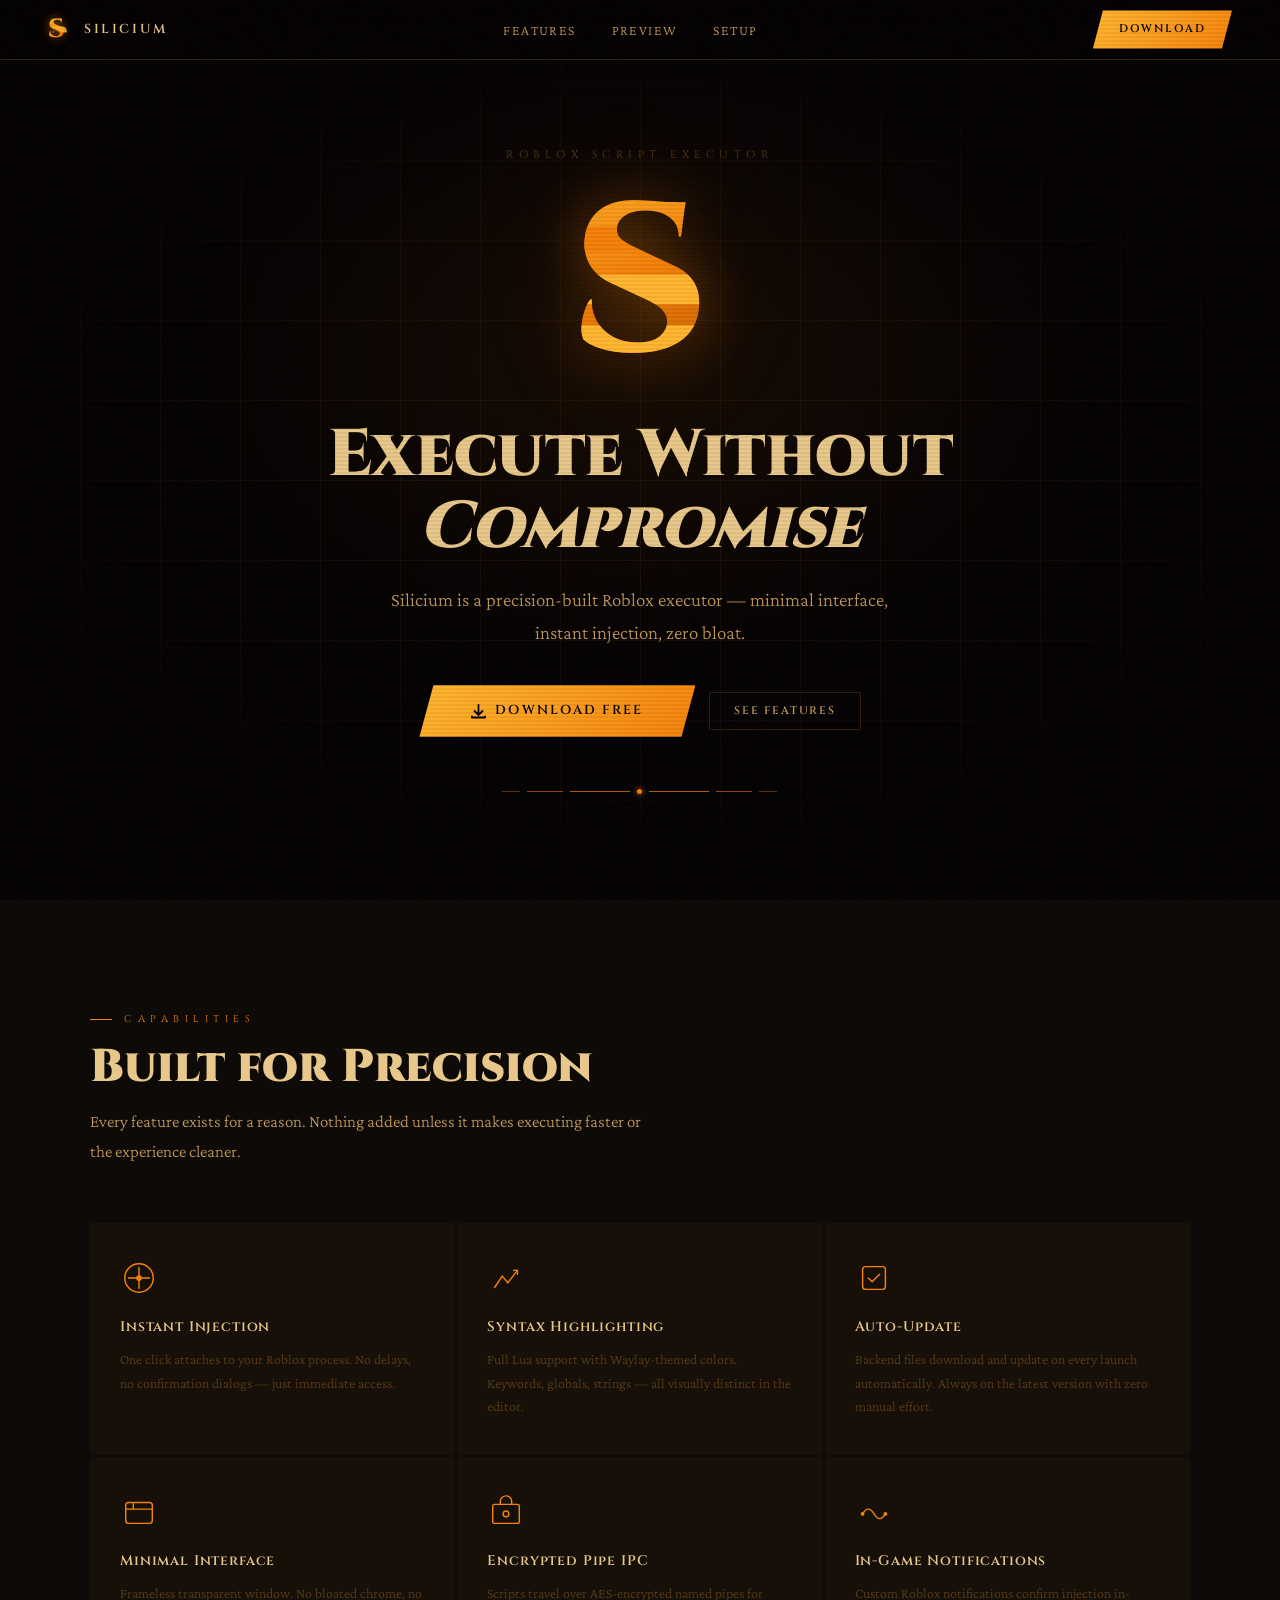
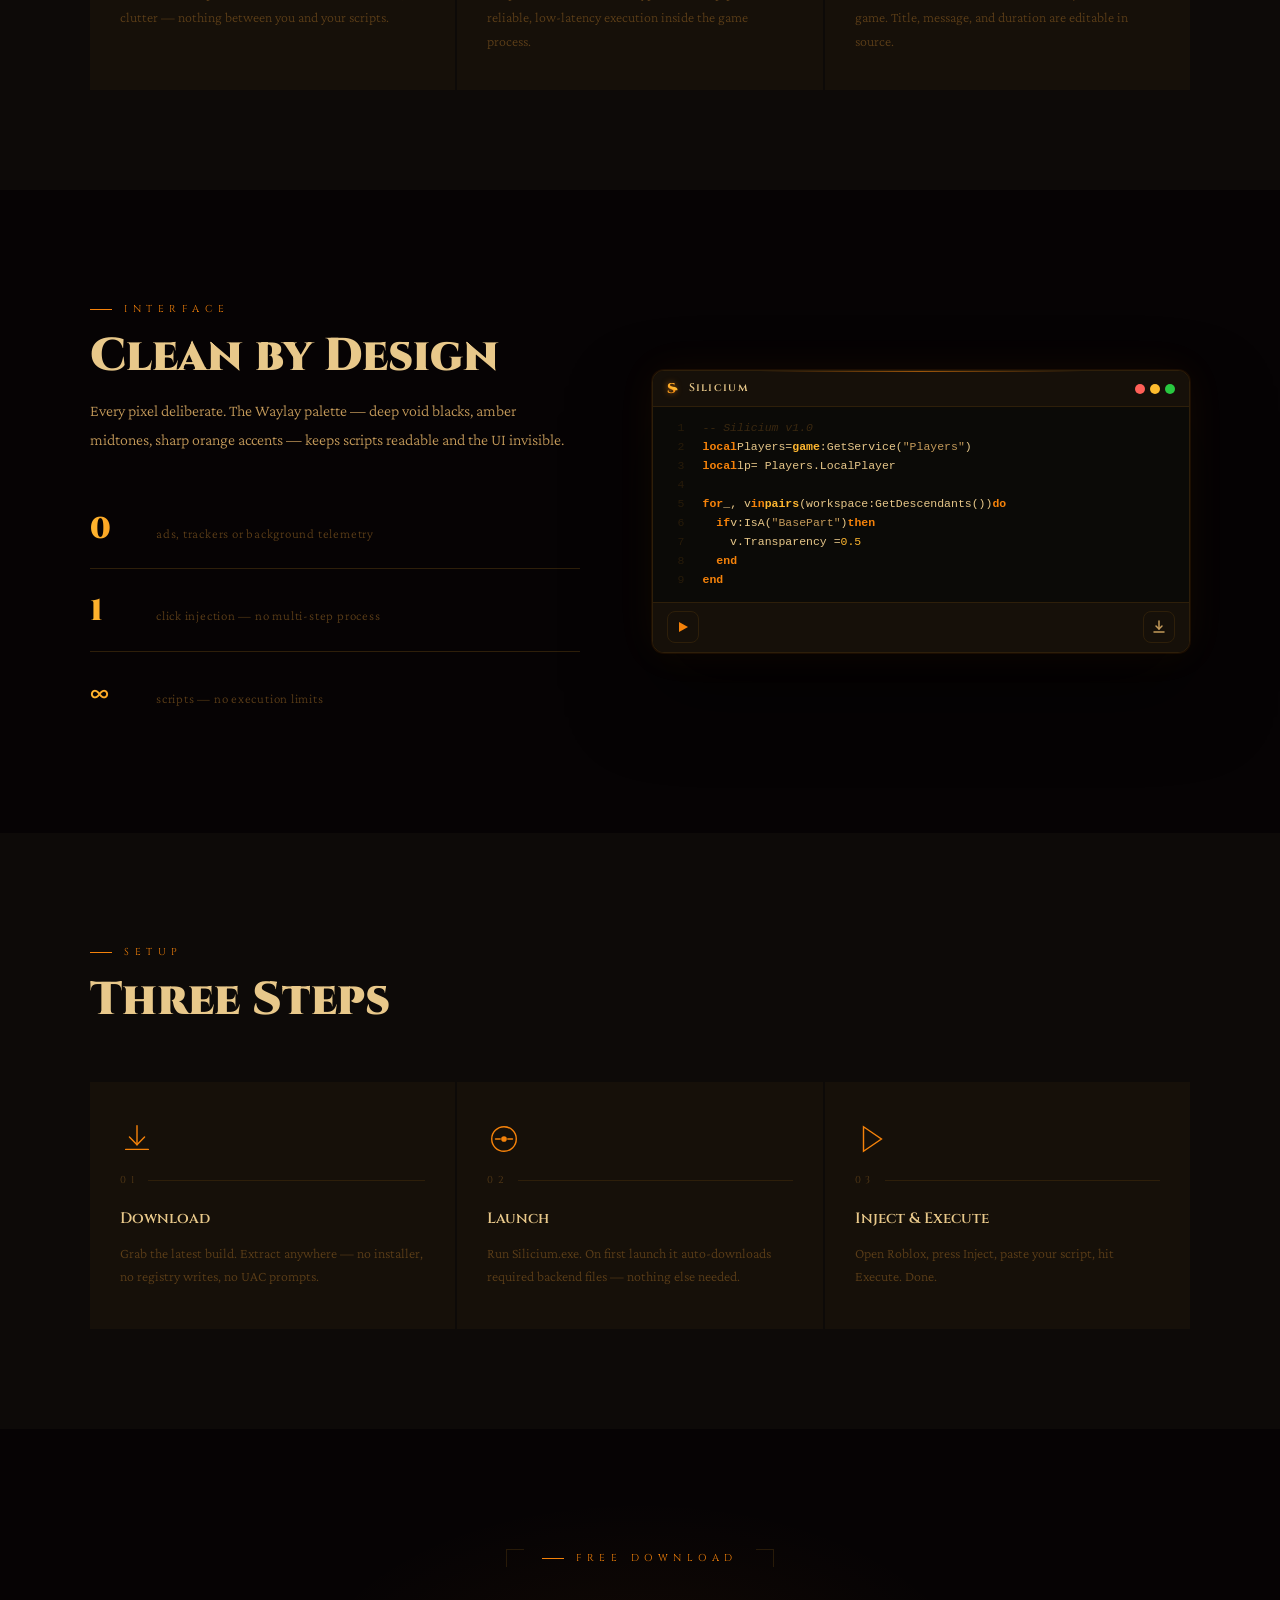
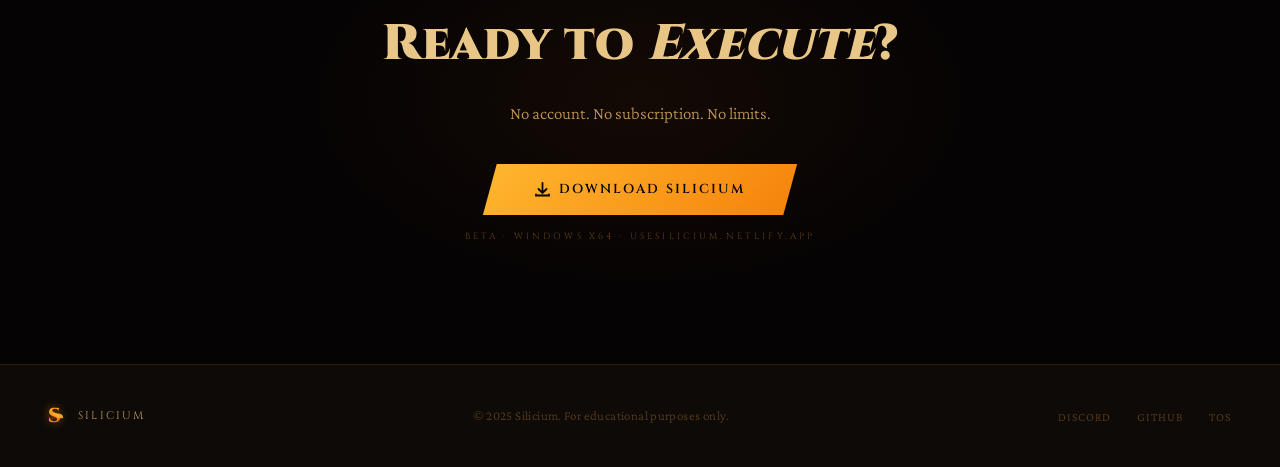
==== commit 6b126c1d: "Add files via upload" ====
--- a/index.html
+++ b/index.html
@@ -1017,7 +1017,7 @@
     <h1 class="hero__title">Execute Without<br><em>Compromise</em></h1>
     <p class="hero__sub">Silicium is a precision-built Roblox executor — minimal interface, instant injection, zero bloat.</p>
     <div class="hero__ctas">
-      <a href="#download" class="btn btn--primary btn--large">
+      <a href="https://github.com/miyamura00not/Silicium-web/releases/download/release/silicium-beta.zip" class="btn btn--primary btn--large">
         <svg width="15" height="15" viewBox="0 0 15 15" fill="none" stroke="currentColor" stroke-width="1.8" stroke-linecap="round" aria-hidden="true">
           <path d="M7.5 1v9M3.5 7l4 4 4-4M1 12.5v1h13v-1"/>
         </svg>
@@ -1191,13 +1191,13 @@
   <h2 class="cta__title reveal">Ready to <em>Execute</em>?</h2>
   <p class="cta__sub reveal">No account. No subscription. No limits.</p>
   <div class="reveal">
-    <a href="#" class="btn btn--primary btn--large">
+    <a href="https://github.com/miyamura00not/Silicium-web/releases/download/release/silicium-beta.zip" class="btn btn--primary btn--large">
       <svg width="15" height="15" viewBox="0 0 15 15" fill="none" stroke="currentColor" stroke-width="1.8" stroke-linecap="round" aria-hidden="true">
         <path d="M7.5 1v9M3.5 7l4 4 4-4M1 12.5v1h13v-1"/>
       </svg>
       Download Silicium
     </a>
-    <p class="cta__meta">Beta · Windows x64 · Powered by Velocity</p>
+    <p class="cta__meta">Beta · Windows x64 · <a href="https://usesilicium.netlify.app" style="color:inherit">usesilicium.netlify.app</a></p>
   </div>
 </section>
 
@@ -1213,7 +1213,7 @@
   <p class="footer__copy">© 2025 Silicium. For educational purposes only.</p>
   <ul class="footer__links" role="list">
     <li><a href="#" class="footer__link">Discord</a></li>
-    <li><a href="#" class="footer__link">GitHub</a></li>
+    <li><a href="https://github.com/miyamura00not/Silicium-web" class="footer__link">GitHub</a></li>
     <li><a href="#" class="footer__link">ToS</a></li>
   </ul>
 </footer>
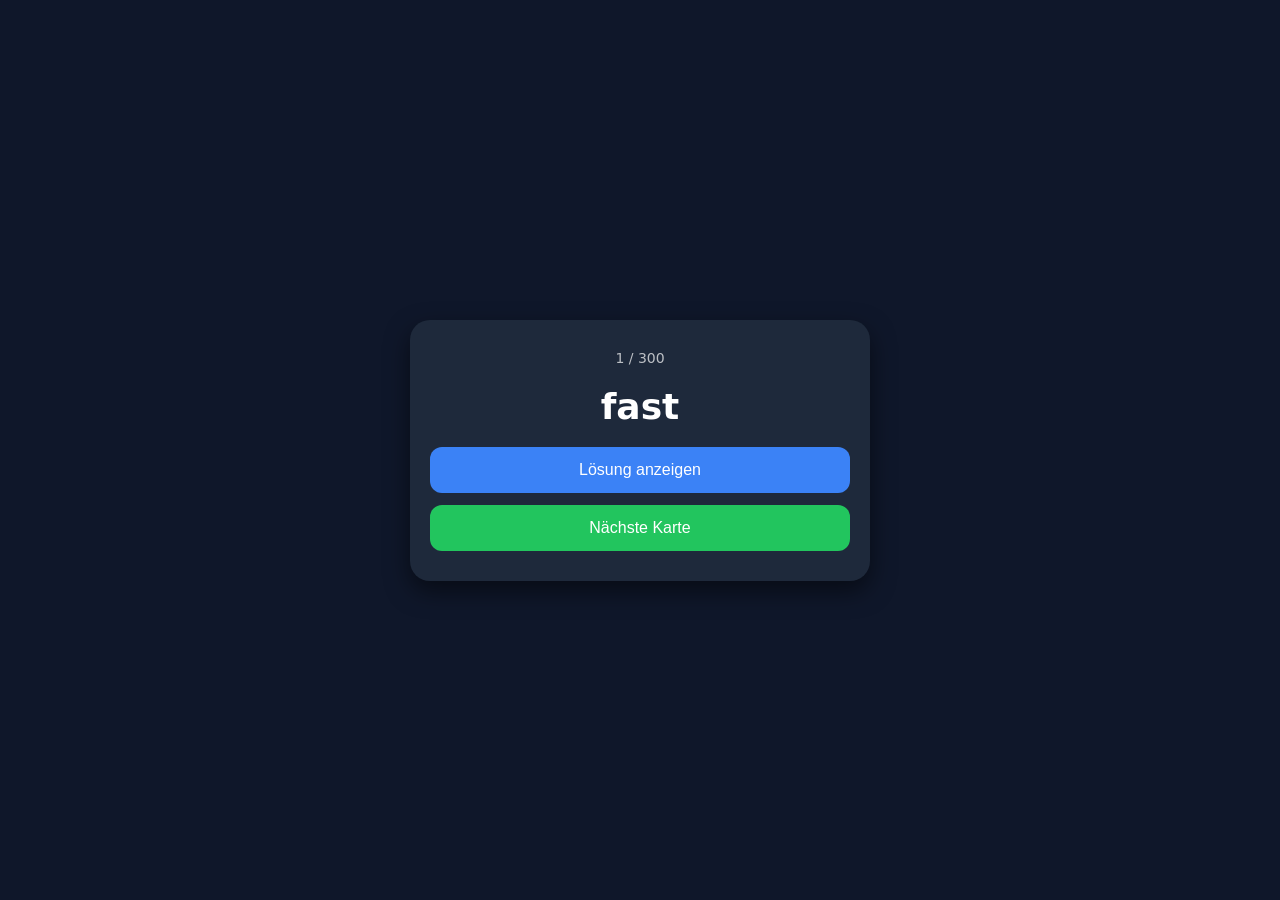
==== commit 3e72ec31: "Rename preview (1).html to index.html" ====
--- a/index.html
+++ b/index.html
@@ -1,1344 +1,163 @@
 <!DOCTYPE html>
-<html lang="en">
+<html lang="de">
 <head>
-  <meta charset="UTF-8"/>
-  <meta name="viewport" content="width=device-width, initial-scale=1.0"/>
-  <meta name="description" content="Silicium — A precision-built Roblox script executor with instant injection, Lua syntax highlighting, and zero bloat."/>
-  <title>Silicium — Roblox Script Executor</title>
-  <link rel="preconnect" href="https://fonts.googleapis.com">
-  <link rel="preconnect" href="https://fonts.gstatic.com" crossorigin>
-  <link href="https://fonts.googleapis.com/css2?family=Cinzel:wght@400;600;900&family=Crimson+Pro:ital,wght@0,300;0,400;0,600;1,300&display=swap" rel="stylesheet">
-  <style>
-/* ═══════════════════════════════════════════════════════════
-   SILICIUM — Main Stylesheet
-   Waylay Palette: Void › Ink › Surface › Raised › Rim › Muted › Ghost › Light › Glow › Gold
-   ═══════════════════════════════════════════════════════════ */
+<meta charset="UTF-8">
+<meta name="viewport" content="width=device-width, initial-scale=1.0">
+<title>Comparatives Trainer 300</title>
 
-/* ── Variables ──────────────────────────────────────────────── */
-:root {
-  --void:       #060304;
-  --ink:        #0D0A08;
-  --surface:    #161009;
-  --raised:     #1E160A;
-  --rim:        #2E1F0A;
-  --muted:      #5C3E18;
-  --ghost:      #C49A5A;
-  --light:      #E8C88A;
-  --glow:       #F5820A;
-  --gold:       #FFB730;
-
-  --font-display: 'Cinzel', 'Trajan Pro', Georgia, serif;
-  --font-body:    'Crimson Pro', 'Palatino Linotype', Georgia, serif;
-  --font-mono:    'Cascadia Code', 'Fira Code', 'Courier New', monospace;
-
-  --radius-sm: 4px;
-  --radius-md: 8px;
-  --radius-lg: 12px;
-
-  --transition-fast:   0.15s ease;
-  --transition-normal: 0.25s ease;
-  --transition-slow:   0.5s ease;
-
-  --nav-h: 60px;
-  --section-pad: 100px 48px;
-  --max-w: 1100px;
+<style>
+body{
+font-family:system-ui;
+background:#0f172a;
+color:white;
+display:flex;
+justify-content:center;
+align-items:center;
+height:100vh;
+margin:0;
 }
 
-/* ── Reset & Base ────────────────────────────────────────────── */
-*, *::before, *::after {
-  margin: 0;
-  padding: 0;
-  box-sizing: border-box;
+.card{
+background:#1e293b;
+width:90%;
+max-width:420px;
+border-radius:20px;
+padding:30px 20px;
+text-align:center;
+box-shadow:0 10px 25px rgba(0,0,0,0.5);
 }
 
-html {
-  scroll-behavior: smooth;
-  font-size: 18px;
+.progress{
+opacity:0.7;
+font-size:14px;
 }
 
-body {
-  background: var(--void);
-  color: var(--light);
-  font-family: var(--font-body);
-  line-height: 1.65;
-  overflow-x: hidden;
-  cursor: crosshair;
-  -webkit-font-smoothing: antialiased;
+.word{
+font-size:36px;
+margin:20px 0;
+font-weight:600;
 }
 
-img, svg { display: block; max-width: 100%; }
-a { text-decoration: none; color: inherit; }
-ul { list-style: none; }
-
-/* ── Grain overlay ──────────────────────────────────────────── */
-body::before {
-  content: '';
-  position: fixed;
-  inset: 0;
-  background-image: url("data:image/svg+xml,%3Csvg viewBox='0 0 256 256' xmlns='http://www.w3.org/2000/svg'%3E%3Cfilter id='n'%3E%3CfeTurbulence type='fractalNoise' baseFrequency='0.9' numOctaves='4' stitchTiles='stitch'/%3E%3C/filter%3E%3Crect width='100%25' height='100%25' filter='url(%23n)' opacity='0.04'/%3E%3C/svg%3E");
-  background-size: 256px;
-  pointer-events: none;
-  z-index: 9999;
-  opacity: 0.35;
-  mix-blend-mode: overlay;
+.answer{
+font-size:22px;
+color:#22c55e;
+display:none;
+margin-bottom:20px;
 }
 
-/* ── Scanlines ───────────────────────────────────────────────── */
-body::after {
-  content: '';
-  position: fixed;
-  inset: 0;
-  background: repeating-linear-gradient(
-    0deg,
-    transparent 0px,
-    transparent 2px,
-    rgba(0,0,0,0.055) 2px,
-    rgba(0,0,0,0.055) 4px
-  );
-  pointer-events: none;
-  z-index: 9998;
+.buttons{
+display:flex;
+flex-direction:column;
+gap:12px;
 }
 
-/* ── Scrollbar ───────────────────────────────────────────────── */
-::-webkit-scrollbar        { width: 4px; }
-::-webkit-scrollbar-track  { background: var(--ink); }
-::-webkit-scrollbar-thumb  { background: var(--rim); border-radius: 2px; }
-::-webkit-scrollbar-thumb:hover { background: var(--muted); }
-
-/* ═══════════════════════════════════════════════════════════
-   NAVIGATION
-   ═══════════════════════════════════════════════════════════ */
-.nav {
-  position: fixed;
-  top: 0; left: 0; right: 0;
-  z-index: 200;
-  height: var(--nav-h);
-  display: flex;
-  align-items: center;
-  justify-content: space-between;
-  padding: 0 48px;
-  background: rgba(6,3,4,0.85);
-  backdrop-filter: blur(16px);
-  -webkit-backdrop-filter: blur(16px);
-  border-bottom: 1px solid var(--rim);
-  transition: background var(--transition-normal), border-color var(--transition-normal);
+button{
+padding:14px;
+border:none;
+border-radius:12px;
+font-size:16px;
+cursor:pointer;
 }
 
-.nav.scrolled {
-  background: rgba(6,3,4,0.97);
-  border-color: var(--muted);
+.show{background:#3b82f6;color:white;}
+.next{background:#22c55e;color:white;}
+
+button:active{transform:scale(0.96);}
+</style>
+</head>
+
+<body>
+
+<div class="card">
+
+<div class="progress" id="progress"></div>
+<div class="word" id="word"></div>
+<div class="answer" id="answer"></div>
+
+<div class="buttons">
+<button class="show" onclick="showAnswer()">Lösung anzeigen</button>
+<button class="next" onclick="nextCard()">Nächste Karte</button>
+</div>
+
+</div>
+
+<script>
+
+// Basis Wörter
+const baseWords = [
+"fast","slow","big","small","tall","short","old","young","strong","weak",
+"happy","funny","easy","busy","heavy","hot","cold","nice","large","late",
+"early","long","wide","dark","bright","clean","dirty","rich","poor","loud",
+"quiet","smart","kind","friendly","angry","safe","dangerous","beautiful","interesting","boring",
+"expensive","cheap","important","famous","popular","comfortable","difficult","exciting","useful","careful",
+"powerful","modern","ancient","colorful","delicious","crowded","noisy","dry","wet","thin",
+"thick","soft","hard","warm","cool","fresh","sweet","salty","spicy","tasty",
+"healthy","simple","complex","active","lazy","brave","calm","polite","rude","lucky",
+"unlucky","helpful","hopeful","careless","creative","curious","generous","serious","fancy","plain",
+"proud","shy","lonely","free","full","empty","deep","shallow","sharp","smooth",
+"rough","wild","tight","loose","clear","cloudy","rainy","sunny","windy","stormy"
+]
+
+// Funktion um comparative zu bilden
+function comparative(word){
+
+if(word==="good") return "better – the best"
+if(word==="bad") return "worse – the worst"
+if(word==="far") return "farther – the farthest"
+
+if(word.endsWith("y")){
+let base=word.slice(0,-1)
+return base+"ier – the "+base+"iest"
 }
 
-/* Logo */
-.nav__logo {
-  display: flex;
-  align-items: center;
-  gap: 10px;
+if(word.length<=5){
+return word+"er – the "+word+"est"
 }
 
-.logo-glyph {
-  position: relative;
-  width: 26px;
-  height: 26px;
-  font-family: var(--font-display);
-  font-size: 26px;
-  font-weight: 900;
-  line-height: 1;
-  flex-shrink: 0;
-  user-select: none;
-}
-.logo-glyph__shadow { position: absolute; inset: 0; color: #1E160A; }
-.logo-glyph__main {
-  position: absolute; inset: 0;
-  background: linear-gradient(135deg, var(--gold) 0%, var(--glow) 55%, #C44A00 100%);
-  -webkit-background-clip: text;
-  -webkit-text-fill-color: transparent;
-  background-clip: text;
-  filter: drop-shadow(0 0 5px rgba(245,130,10,0.75));
-  animation: glyph-flicker 7s infinite;
-}
-.logo-glyph__slice {
-  position: absolute; inset: 0;
-  color: var(--gold);
-  clip-path: inset(38% 0 38% 0);
-  transform: translateX(3px);
-  opacity: 0.88;
-  animation: glyph-slice 7s infinite;
+return "more "+word+" – the most "+word
+
 }
 
-.nav__wordmark {
-  font-family: var(--font-display);
-  font-size: 13px;
-  font-weight: 600;
-  letter-spacing: 0.2em;
-  text-transform: uppercase;
-  color: var(--light);
+// 300 Karten generieren
+let vocab=[]
+
+for(let i=0;i<300;i++){
+
+let w = baseWords[i % baseWords.length]
+
+vocab.push({
+w:w,
+a:comparative(w)
+})
+
 }
 
-/* Links */
-.nav__links {
-  display: flex;
-  align-items: center;
-  gap: 36px;
+let index=0
+
+const word=document.getElementById("word")
+const answer=document.getElementById("answer")
+const progress=document.getElementById("progress")
+
+function loadCard(){
+word.textContent=vocab[index].w
+answer.textContent=vocab[index].a
+answer.style.display="none"
+progress.textContent=(index+1)+" / "+vocab.length
 }
 
-.nav__link {
-  font-family: var(--font-body);
-  font-size: 14px;
-  font-weight: 300;
-  letter-spacing: 0.1em;
-  color: var(--ghost);
-  text-transform: uppercase;
-  position: relative;
-  transition: color var(--transition-fast);
-}
-.nav__link::after {
-  content: '';
-  position: absolute;
-  bottom: -4px; left: 0; right: 0;
-  height: 1px;
-  background: var(--glow);
-  transform: scaleX(0);
-  transform-origin: left;
-  transition: transform var(--transition-normal);
-}
-.nav__link:hover            { color: var(--light); }
-.nav__link:hover::after     { transform: scaleX(1); }
-
-/* CTA button */
-.btn {
-  display: inline-flex;
-  align-items: center;
-  justify-content: center;
-  gap: 9px;
-  font-family: var(--font-display);
-  font-weight: 600;
-  letter-spacing: 0.16em;
-  text-transform: uppercase;
-  cursor: pointer;
-  border: none;
-  transition: filter var(--transition-normal), transform var(--transition-normal);
+function showAnswer(){
+answer.style.display="block"
 }
 
-.btn--primary {
-  font-size: 11px;
-  color: var(--void);
-  background: linear-gradient(135deg, var(--gold) 0%, var(--glow) 100%);
-  padding: 10px 26px;
-  clip-path: polygon(10px 0%, 100% 0%, calc(100% - 10px) 100%, 0% 100%);
-}
-.btn--primary:hover {
-  filter: brightness(1.12) drop-shadow(0 0 14px rgba(245,130,10,0.55));
-  transform: translateY(-1px);
+function nextCard(){
+index++
+if(index>=vocab.length) index=0
+loadCard()
 }
 
-.btn--ghost {
-  font-size: 11px;
-  color: var(--ghost);
-  background: transparent;
-  padding: 9px 24px;
-  border: 1px solid var(--rim);
-}
-.btn--ghost:hover {
-  border-color: var(--muted);
-  color: var(--light);
-}
+loadCard()
 
-.btn--large {
-  font-size: 13px;
-  padding: 15px 52px;
-  clip-path: polygon(14px 0%, 100% 0%, calc(100% - 14px) 100%, 0% 100%);
-}
+</script>
 
-/* Hamburger */
-.nav__hamburger {
-  display: none;
-  flex-direction: column;
-  gap: 5px;
-  cursor: pointer;
-  padding: 4px;
-  background: transparent;
-  border: none;
-}
-.nav__hamburger span {
-  display: block;
-  width: 22px;
-  height: 1.5px;
-  background: var(--ghost);
-  transition: all var(--transition-normal);
-}
-
-/* ═══════════════════════════════════════════════════════════
-   SHARED SECTION STYLES
-   ═══════════════════════════════════════════════════════════ */
-.section { padding: var(--section-pad); position: relative; }
-.section--dark { background: var(--ink); }
-.section--void { background: var(--void); }
-
-.section__inner {
-  max-width: var(--max-w);
-  margin: 0 auto;
-}
-
-.section__eyebrow {
-  display: inline-flex;
-  align-items: center;
-  gap: 12px;
-  font-family: var(--font-display);
-  font-size: 10px;
-  font-weight: 400;
-  letter-spacing: 0.55em;
-  text-transform: uppercase;
-  color: var(--glow);
-  margin-bottom: 14px;
-}
-.section__eyebrow::before {
-  content: '';
-  width: 22px;
-  height: 1px;
-  background: var(--glow);
-  flex-shrink: 0;
-}
-
-.section__title {
-  font-family: var(--font-display);
-  font-size: clamp(26px, 3.8vw, 46px);
-  font-weight: 900;
-  line-height: 1.12;
-  color: var(--light);
-  margin-bottom: 14px;
-}
-
-.section__title em {
-  font-style: normal;
-  background: linear-gradient(90deg, var(--gold), var(--glow));
-  -webkit-background-clip: text;
-  -webkit-text-fill-color: transparent;
-  background-clip: text;
-}
-
-.section__lead {
-  font-size: 17px;
-  font-weight: 300;
-  color: var(--ghost);
-  line-height: 1.75;
-  max-width: 560px;
-}
-
-/* ═══════════════════════════════════════════════════════════
-   HERO
-   ═══════════════════════════════════════════════════════════ */
-.hero {
-  min-height: 100vh;
-  display: flex;
-  align-items: center;
-  justify-content: center;
-  padding: calc(var(--nav-h) + 60px) 48px 80px;
-  position: relative;
-  overflow: hidden;
-  text-align: center;
-}
-
-/* Ambient glow */
-.hero__glow {
-  position: absolute;
-  top: 40%; left: 50%;
-  transform: translate(-50%, -50%);
-  width: 900px;
-  height: 600px;
-  background: radial-gradient(ellipse at center,
-    rgba(245,130,10,0.075) 0%,
-    rgba(245,130,10,0.03) 40%,
-    transparent 70%);
-  pointer-events: none;
-}
-
-/* Grid */
-.hero__grid {
-  position: absolute;
-  inset: 0;
-  background-image:
-    linear-gradient(rgba(46,31,10,0.5) 1px, transparent 1px),
-    linear-gradient(90deg, rgba(46,31,10,0.5) 1px, transparent 1px);
-  background-size: 80px 80px;
-  mask-image: radial-gradient(ellipse 85% 70% at 50% 50%, black 15%, transparent 80%);
-  -webkit-mask-image: radial-gradient(ellipse 85% 70% at 50% 50%, black 15%, transparent 80%);
-  animation: grid-drift 20s linear infinite;
-}
-
-@keyframes grid-drift {
-  0%   { background-position: 0 0; }
-  100% { background-position: 80px 80px; }
-}
-
-/* Vignette */
-.hero__vignette {
-  position: absolute;
-  inset: 0;
-  background: radial-gradient(ellipse at center, transparent 50%, rgba(6,3,4,0.6) 100%);
-  pointer-events: none;
-}
-
-.hero__content {
-  position: relative;
-  z-index: 2;
-  max-width: 860px;
-}
-
-/* Giant glitched S */
-.hero__glyph {
-  position: relative;
-  display: inline-block;
-  font-family: var(--font-display);
-  font-size: clamp(110px, 18vw, 210px);
-  font-weight: 900;
-  line-height: 1;
-  margin-bottom: 28px;
-  user-select: none;
-}
-.hg__shadow { position: absolute; inset: 0; color: #180F06; z-index: 0; }
-.hg__main {
-  position: relative; z-index: 2;
-  background: linear-gradient(160deg, var(--gold) 0%, var(--glow) 45%, #B35000 100%);
-  -webkit-background-clip: text;
-  -webkit-text-fill-color: transparent;
-  background-clip: text;
-  filter: drop-shadow(0 0 28px rgba(245,130,10,0.38)) drop-shadow(0 0 56px rgba(245,130,10,0.12));
-  animation: hg-flicker 5.5s infinite;
-}
-.hg__s1 { position:absolute;inset:0;z-index:3;color:var(--gold);  clip-path:inset(44% 0 42% 0); animation:hg-s1 5.5s infinite; }
-.hg__s2 { position:absolute;inset:0;z-index:3;color:var(--glow);  clip-path:inset(21% 0 67% 0); animation:hg-s2 5.5s infinite; }
-.hg__s3 { position:absolute;inset:0;z-index:3;color:var(--gold);  clip-path:inset(68% 0 17% 0); animation:hg-s3 5.5s infinite; }
-.hg__cy { position:absolute;inset:0;z-index:4;color:#00e5ff;opacity:0;clip-path:inset(40% 0 44% 0);animation:hg-cy 5.5s infinite; }
-.hg__re { position:absolute;inset:0;z-index:4;color:#ff2040;opacity:0;clip-path:inset(60% 0 24% 0);animation:hg-re 5.5s infinite; }
-
-.hero__tag {
-  font-family: var(--font-display);
-  font-size: clamp(9px, 1.1vw, 11px);
-  font-weight: 400;
-  letter-spacing: 0.5em;
-  text-transform: uppercase;
-  color: var(--muted);
-  margin-bottom: 18px;
-  animation: fade-up 1s 0.2s both;
-}
-
-.hero__title {
-  font-family: var(--font-display);
-  font-size: clamp(32px, 5.5vw, 66px);
-  font-weight: 900;
-  line-height: 1.08;
-  color: var(--light);
-  letter-spacing: -0.01em;
-  margin-bottom: 20px;
-  animation: fade-up 1s 0.4s both;
-}
-
-.hero__sub {
-  font-size: clamp(15px, 1.8vw, 19px);
-  font-weight: 300;
-  color: var(--ghost);
-  max-width: 520px;
-  margin: 0 auto 36px;
-  line-height: 1.75;
-  animation: fade-up 1s 0.6s both;
-}
-
-.hero__ctas {
-  display: flex;
-  align-items: center;
-  justify-content: center;
-  gap: 14px;
-  flex-wrap: wrap;
-  animation: fade-up 1s 0.8s both;
-}
-
-/* Decorative bars */
-.hero__divider {
-  display: flex;
-  align-items: center;
-  justify-content: center;
-  gap: 7px;
-  margin-top: 52px;
-  animation: fade-up 1s 1s both;
-}
-.hdiv__bar  { height: 1px; background: var(--glow); opacity: 0.35; }
-.hdiv__bar--sm  { width: 18px; }
-.hdiv__bar--md  { width: 36px; opacity: 0.55; }
-.hdiv__bar--lg  { width: 60px; opacity: 0.7; }
-.hdiv__dot {
-  width: 5px; height: 5px;
-  background: var(--glow);
-  border-radius: 50%;
-  box-shadow: 0 0 6px var(--glow);
-  animation: dot-pulse 2s ease-in-out infinite;
-}
-
-/* ═══════════════════════════════════════════════════════════
-   FEATURES GRID
-   ═══════════════════════════════════════════════════════════ */
-.features__header { max-width: 560px; margin-bottom: 56px; }
-
-.features__grid {
-  display: grid;
-  grid-template-columns: repeat(3, 1fr);
-  gap: 2px;
-}
-
-.feat {
-  background: var(--surface);
-  padding: 36px 30px;
-  position: relative;
-  overflow: hidden;
-  transition: background var(--transition-normal);
-}
-.feat::before {
-  content: '';
-  position: absolute;
-  top: 0; left: 0; right: 0;
-  height: 2px;
-  background: linear-gradient(90deg, transparent 0%, var(--glow) 50%, transparent 100%);
-  opacity: 0;
-  transition: opacity var(--transition-normal);
-}
-.feat::after {
-  content: '';
-  position: absolute;
-  inset: 0;
-  background: linear-gradient(135deg, rgba(245,130,10,0.04) 0%, transparent 60%);
-  opacity: 0;
-  transition: opacity var(--transition-slow);
-}
-.feat:hover { background: var(--raised); }
-.feat:hover::before { opacity: 1; }
-.feat:hover::after  { opacity: 1; }
-
-.feat__icon {
-  width: 38px; height: 38px;
-  color: var(--glow);
-  margin-bottom: 18px;
-  transition: filter var(--transition-normal);
-}
-.feat:hover .feat__icon {
-  filter: drop-shadow(0 0 6px rgba(245,130,10,0.6));
-}
-
-.feat__title {
-  font-family: var(--font-display);
-  font-size: 14px;
-  font-weight: 600;
-  letter-spacing: 0.06em;
-  color: var(--light);
-  margin-bottom: 10px;
-}
-
-.feat__desc {
-  font-size: 14px;
-  font-weight: 300;
-  color: var(--muted);
-  line-height: 1.7;
-}
-
-/* ═══════════════════════════════════════════════════════════
-   PREVIEW
-   ═══════════════════════════════════════════════════════════ */
-.preview__inner {
-  display: grid;
-  grid-template-columns: 1fr 1.1fr;
-  gap: 72px;
-  align-items: center;
-}
-
-.preview__desc {
-  font-size: 16px;
-  font-weight: 300;
-  color: var(--ghost);
-  line-height: 1.8;
-  margin-bottom: 36px;
-}
-
-.stats { display: flex; flex-direction: column; gap: 4px; }
-
-.stat {
-  display: flex;
-  align-items: baseline;
-  gap: 10px;
-  padding: 14px 0;
-  border-bottom: 1px solid var(--rim);
-}
-.stat:last-child { border-bottom: none; }
-
-.stat__num {
-  font-family: var(--font-display);
-  font-size: 30px;
-  font-weight: 900;
-  background: linear-gradient(90deg, var(--gold), var(--glow));
-  -webkit-background-clip: text;
-  -webkit-text-fill-color: transparent;
-  background-clip: text;
-  min-width: 56px;
-}
-
-.stat__label {
-  font-size: 13px;
-  font-weight: 300;
-  color: var(--muted);
-  letter-spacing: 0.06em;
-}
-
-/* Executor window mock */
-.exec-window {
-  background: var(--ink);
-  border: 1px solid var(--rim);
-  border-radius: var(--radius-lg);
-  overflow: hidden;
-  box-shadow:
-    0 0 0 1px rgba(245,130,10,0.08),
-    0 0 40px rgba(245,130,10,0.06),
-    0 40px 80px rgba(0,0,0,0.55);
-  position: relative;
-}
-
-/* top glow border */
-.exec-window::before {
-  content: '';
-  position: absolute;
-  top: 0; left: 20%; right: 20%;
-  height: 1px;
-  background: linear-gradient(90deg, transparent, rgba(245,130,10,0.6), transparent);
-  z-index: 1;
-}
-
-.exec__titlebar {
-  background: var(--surface);
-  border-bottom: 1px solid var(--rim);
-  height: 36px;
-  display: flex;
-  align-items: center;
-  justify-content: space-between;
-  padding: 0 14px;
-}
-
-.exec__logo {
-  display: flex;
-  align-items: center;
-  gap: 8px;
-  font-family: var(--font-display);
-  font-size: 11px;
-  font-weight: 600;
-  letter-spacing: 0.12em;
-  color: var(--light);
-}
-
-.exec__logo-s {
-  position: relative;
-  width: 14px; height: 14px;
-  font-size: 14px;
-  font-family: var(--font-display);
-  font-weight: 900;
-  line-height: 1;
-}
-.exec__logo-s .s-b { position:absolute; color:#1E160A; }
-.exec__logo-s .s-m {
-  position:absolute;
-  background: linear-gradient(135deg, var(--gold), var(--glow));
-  -webkit-background-clip:text; -webkit-text-fill-color:transparent; background-clip:text;
-  filter: drop-shadow(0 0 3px rgba(245,130,10,0.7));
-}
-.exec__logo-s .s-s { position:absolute; color:var(--gold); clip-path:inset(38% 0 38% 0); transform:translateX(2px); }
-
-.winctrls { display:flex; gap:5px; }
-.winctrl  { width:10px; height:10px; border-radius:50%; }
-.winctrl--close    { background:#ff5f57; }
-.winctrl--minimize { background:#febc2e; }
-.winctrl--maximize { background:#28c840; }
-
-.exec__editor {
-  background: #0B0A07;
-  padding: 12px 16px;
-  font-family: var(--font-mono);
-  font-size: 11.5px;
-  line-height: 1.65;
-  min-height: 150px;
-}
-
-.code-line { display: flex; }
-.ln {
-  color: rgba(46,31,10,0.8);
-  margin-right: 18px;
-  user-select: none;
-  min-width: 16px;
-  text-align: right;
-}
-.kw  { color: #F5820A; font-weight: 600; }
-.fn  { color: #FFB730; font-weight: 600; }
-.str { color: #C49A5A; }
-.cmt { color: #3A2810; font-style: italic; }
-.num { color: #FFB730; }
-.var { color: #E8C88A; }
-
-/* Typing cursor */
-.cursor {
-  display: inline-block;
-  width: 2px; height: 1em;
-  background: var(--glow);
-  vertical-align: text-bottom;
-  margin-left: 1px;
-  animation: blink 1.1s step-end infinite;
-}
-
-.exec__toolbar {
-  background: var(--surface);
-  border-top: 1px solid var(--rim);
-  height: 50px;
-  display: flex;
-  align-items: center;
-  justify-content: space-between;
-  padding: 0 14px;
-}
-
-.exec__btn {
-  width: 32px; height: 32px;
-  border: 1px solid var(--rim);
-  border-radius: var(--radius-md);
-  background: transparent;
-  display: flex; align-items: center; justify-content: center;
-  cursor: pointer;
-  transition: background var(--transition-fast), border-color var(--transition-fast);
-}
-.exec__btn:hover { background: var(--raised); border-color: var(--muted); }
-.exec__btn--execute { color: var(--glow); }
-.exec__btn--inject  { color: var(--ghost); }
-
-/* ═══════════════════════════════════════════════════════════
-   HOW IT WORKS
-   ═══════════════════════════════════════════════════════════ */
-.steps {
-  display: grid;
-  grid-template-columns: repeat(3, 1fr);
-  gap: 2px;
-  margin-top: 56px;
-}
-
-.step {
-  background: var(--surface);
-  padding: 40px 30px;
-  position: relative;
-  overflow: hidden;
-}
-
-/* Arrow connectors */
-.step:not(:last-child)::after {
-  content: '';
-  position: absolute;
-  right: -13px; top: 50%;
-  transform: translateY(-50%);
-  border: 6px solid transparent;
-  border-left-color: var(--rim);
-  z-index: 2;
-}
-
-.step__num {
-  font-family: var(--font-display);
-  font-size: 10px;
-  font-weight: 400;
-  letter-spacing: 0.45em;
-  color: var(--muted);
-  margin-bottom: 18px;
-  display: flex;
-  align-items: center;
-  gap: 10px;
-}
-.step__num::after {
-  content: '';
-  flex: 1;
-  height: 1px;
-  background: var(--rim);
-}
-
-.step__icon {
-  color: var(--glow);
-  width: 34px; height: 34px;
-  margin-bottom: 16px;
-}
-
-.step__title {
-  font-family: var(--font-display);
-  font-size: 15px;
-  font-weight: 600;
-  color: var(--light);
-  margin-bottom: 10px;
-}
-
-.step__desc {
-  font-size: 14px;
-  font-weight: 300;
-  color: var(--muted);
-  line-height: 1.7;
-}
-
-/* ═══════════════════════════════════════════════════════════
-   DOWNLOAD CTA
-   ═══════════════════════════════════════════════════════════ */
-.cta {
-  text-align: center;
-  padding: 120px 48px;
-  position: relative;
-  overflow: hidden;
-}
-
-.cta__ambient {
-  position: absolute;
-  top: 50%; left: 50%;
-  transform: translate(-50%, -50%);
-  width: 700px; height: 400px;
-  background: radial-gradient(ellipse, rgba(245,130,10,0.055) 0%, transparent 70%);
-  pointer-events: none;
-}
-
-.cta__brackets {
-  display: flex;
-  align-items: center;
-  justify-content: center;
-  gap: 18px;
-  margin-bottom: 36px;
-}
-.cta__bracket {
-  width: 18px; height: 18px;
-  border-color: rgba(46,31,10,0.8);
-  border-style: solid;
-}
-.cta__bracket--tl { border-width: 1px 0 0 1px; }
-.cta__bracket--tr { border-width: 1px 1px 0 0; }
-
-.cta__title {
-  font-family: var(--font-display);
-  font-size: clamp(26px, 4.5vw, 50px);
-  font-weight: 900;
-  color: var(--light);
-  margin-bottom: 14px;
-}
-
-.cta__sub {
-  font-size: 17px;
-  font-weight: 300;
-  color: var(--ghost);
-  margin-bottom: 36px;
-}
-
-.cta__meta {
-  font-family: var(--font-display);
-  font-size: 9px;
-  letter-spacing: 0.35em;
-  color: var(--muted);
-  margin-top: 14px;
-  text-transform: uppercase;
-}
-
-/* ═══════════════════════════════════════════════════════════
-   FOOTER
-   ═══════════════════════════════════════════════════════════ */
-.footer {
-  background: var(--ink);
-  border-top: 1px solid var(--rim);
-  padding: 36px 48px;
-  display: flex;
-  align-items: center;
-  justify-content: space-between;
-  flex-wrap: wrap;
-  gap: 18px;
-}
-
-.footer__logo {
-  display: flex;
-  align-items: center;
-  gap: 10px;
-}
-
-.footer__wordmark {
-  font-family: var(--font-display);
-  font-size: 11px;
-  letter-spacing: 0.2em;
-  color: var(--ghost);
-  text-transform: uppercase;
-}
-
-.footer__copy {
-  font-size: 13px;
-  font-weight: 300;
-  color: var(--muted);
-  letter-spacing: 0.03em;
-}
-
-.footer__links {
-  display: flex;
-  gap: 26px;
-}
-
-.footer__link {
-  font-size: 12px;
-  font-weight: 300;
-  color: var(--muted);
-  letter-spacing: 0.08em;
-  text-transform: uppercase;
-  transition: color var(--transition-fast);
-}
-.footer__link:hover { color: var(--ghost); }
-
-/* ═══════════════════════════════════════════════════════════
-   ANIMATIONS
-   ═══════════════════════════════════════════════════════════ */
-@keyframes glyph-flicker {
-  0%,100%{opacity:1}
-  93%{opacity:1} 93.4%{opacity:0.72} 93.8%{opacity:1}
-  96.5%{opacity:1} 96.8%{opacity:0.5} 97.1%{opacity:1}
-}
-@keyframes glyph-slice {
-  0%,89%,100%{transform:translateX(3px)}
-  90%{transform:translateX(9px)}
-  91%{transform:translateX(-3px)}
-  92%{transform:translateX(3px)}
-}
-@keyframes hg-flicker {
-  0%,100%{filter:drop-shadow(0 0 28px rgba(245,130,10,.38)) drop-shadow(0 0 56px rgba(245,130,10,.12))}
-  90%{filter:drop-shadow(0 0 28px rgba(245,130,10,.38)) drop-shadow(0 0 56px rgba(245,130,10,.12))}
-  90.5%{filter:drop-shadow(0 0 50px rgba(245,130,10,.75)) drop-shadow(0 0 80px rgba(245,130,10,.35))}
-  91%{filter:drop-shadow(0 0 18px rgba(245,130,10,.18))}
-  91.5%{filter:drop-shadow(0 0 28px rgba(245,130,10,.38)) drop-shadow(0 0 56px rgba(245,130,10,.12))}
-}
-@keyframes hg-s1 {
-  0%,87%,100%{transform:translateX(0)} 88%{transform:translateX(14px)} 88.8%{transform:translateX(-6px)} 89.5%{transform:translateX(0)}
-  95%{transform:translateX(0)} 95.4%{transform:translateX(9px)} 95.8%{transform:translateX(0)}
-}
-@keyframes hg-s2 {
-  0%,87%,100%{transform:translateX(0)} 88%{transform:translateX(-10px)} 88.8%{transform:translateX(5px)} 89.5%{transform:translateX(0)}
-}
-@keyframes hg-s3 {
-  0%,87%,100%{transform:translateX(0)} 88%{transform:translateX(11px)} 88.6%{transform:translateX(-5px)} 89.2%{transform:translateX(0)}
-  95%{transform:translateX(-8px)} 95.5%{transform:translateX(0)}
-}
-@keyframes hg-cy {
-  0%,87%,100%{opacity:0} 88%{opacity:.17;transform:translateX(-6px)} 88.6%{opacity:0}
-  95%{opacity:.1;transform:translateX(-4px)} 95.3%{opacity:0}
-}
-@keyframes hg-re {
-  0%,87%,100%{opacity:0} 88%{opacity:.14;transform:translateX(7px)} 88.6%{opacity:0}
-  95%{opacity:.09;transform:translateX(5px)} 95.3%{opacity:0}
-}
-@keyframes fade-up {
-  from { opacity:0; transform:translateY(18px); }
-  to   { opacity:1; transform:none; }
-}
-@keyframes dot-pulse {
-  0%,100%{opacity:1;transform:scale(1)}
-  50%{opacity:0.35;transform:scale(0.75)}
-}
-@keyframes blink {
-  0%,100%{opacity:1} 50%{opacity:0}
-}
-
-/* Scroll reveal */
-.reveal {
-  opacity: 0;
-  transform: translateY(22px);
-  transition: opacity 0.65s ease, transform 0.65s ease;
-}
-.reveal.visible {
-  opacity: 1;
-  transform: none;
-}
-.reveal-delay-1 { transition-delay: 0.1s; }
-.reveal-delay-2 { transition-delay: 0.2s; }
-.reveal-delay-3 { transition-delay: 0.3s; }
-
-/* ═══════════════════════════════════════════════════════════
-   RESPONSIVE
-   ═══════════════════════════════════════════════════════════ */
-@media (max-width: 1024px) {
-  .features__grid { grid-template-columns: repeat(2, 1fr); }
-}
-
-@media (max-width: 900px) {
-  :root { --section-pad: 72px 24px; }
-  .nav { padding: 0 24px; }
-  .nav__links { display: none; }
-  .nav__hamburger { display: flex; }
-  .hero { padding: calc(var(--nav-h) + 40px) 24px 60px; }
-  .preview__inner { grid-template-columns: 1fr; gap: 48px; }
-  .steps { grid-template-columns: 1fr; }
-  .step:not(:last-child)::after { display: none; }
-  .footer { padding: 28px 24px; flex-direction: column; align-items: flex-start; }
-}
-
-@media (max-width: 600px) {
-  .features__grid { grid-template-columns: 1fr; }
-  .hero__ctas { flex-direction: column; align-items: center; }
-  .btn--large { padding: 14px 36px; }
-}
-  </style>
-</head>
-<body>
-
-<nav class="nav" role="navigation" aria-label="Main navigation">
-  <a href="#" class="nav__logo" aria-label="Silicium home">
-    <div class="logo-glyph" aria-hidden="true">
-      <span class="logo-glyph__shadow">S</span>
-      <span class="logo-glyph__main">S</span>
-      <span class="logo-glyph__slice">S</span>
-    </div>
-    <span class="nav__wordmark">Silicium</span>
-  </a>
-  <ul class="nav__links" role="list">
-    <li><a href="#features" class="nav__link">Features</a></li>
-    <li><a href="#preview"  class="nav__link">Preview</a></li>
-    <li><a href="#how"      class="nav__link">Setup</a></li>
-  </ul>
-  <a href="#download" class="btn btn--primary">Download</a>
-  <button class="nav__hamburger" aria-label="Toggle navigation" aria-expanded="false">
-    <span></span><span></span><span></span>
-  </button>
-</nav>
-
-<section class="hero" id="home">
-  <div class="hero__glow"     aria-hidden="true"></div>
-  <div class="hero__grid"     aria-hidden="true"></div>
-  <div class="hero__vignette" aria-hidden="true"></div>
-  <div class="hero__content">
-    <p class="hero__tag">Roblox Script Executor</p>
-    <div class="hero__glyph" aria-hidden="true">
-      <span class="hg__shadow">S</span>
-      <span class="hg__main">S</span>
-      <span class="hg__s1">S</span>
-      <span class="hg__s2">S</span>
-      <span class="hg__s3">S</span>
-      <span class="hg__cy">S</span>
-      <span class="hg__re">S</span>
-    </div>
-    <h1 class="hero__title">Execute Without<br><em>Compromise</em></h1>
-    <p class="hero__sub">Silicium is a precision-built Roblox executor — minimal interface, instant injection, zero bloat.</p>
-    <div class="hero__ctas">
-      <a href="https://github.com/miyamura00not/Silicium-web/releases/download/release/silicium-beta.zip" class="btn btn--primary btn--large">
-        <svg width="15" height="15" viewBox="0 0 15 15" fill="none" stroke="currentColor" stroke-width="1.8" stroke-linecap="round" aria-hidden="true">
-          <path d="M7.5 1v9M3.5 7l4 4 4-4M1 12.5v1h13v-1"/>
-        </svg>
-        Download Free
-      </a>
-      <a href="#features" class="btn btn--ghost">See Features</a>
-    </div>
-    <div class="hero__divider" aria-hidden="true">
-      <div class="hdiv__bar hdiv__bar--sm"></div>
-      <div class="hdiv__bar hdiv__bar--md"></div>
-      <div class="hdiv__bar hdiv__bar--lg"></div>
-      <div class="hdiv__dot"></div>
-      <div class="hdiv__bar hdiv__bar--lg"></div>
-      <div class="hdiv__bar hdiv__bar--md"></div>
-      <div class="hdiv__bar hdiv__bar--sm"></div>
-    </div>
-  </div>
-</section>
-
-<section class="section section--dark" id="features">
-  <div class="section__inner">
-    <header class="features__header reveal">
-      <p class="section__eyebrow">Capabilities</p>
-      <h2 class="section__title">Built for Precision</h2>
-      <p class="section__lead">Every feature exists for a reason. Nothing added unless it makes executing faster or the experience cleaner.</p>
-    </header>
-    <div class="features__grid">
-      <div class="feat reveal reveal-delay-1">
-        <svg class="feat__icon" viewBox="0 0 40 40" fill="none" stroke="currentColor" stroke-width="1.5" stroke-linecap="round" aria-hidden="true">
-          <circle cx="20" cy="20" r="15"/><line x1="20" y1="9" x2="20" y2="31"/><line x1="9" y1="20" x2="31" y2="20"/>
-          <circle cx="20" cy="20" r="3" fill="currentColor" stroke="none"/>
-        </svg>
-        <h3 class="feat__title">Instant Injection</h3>
-        <p class="feat__desc">One click attaches to your Roblox process. No delays, no confirmation dialogs — just immediate access.</p>
-      </div>
-      <div class="feat reveal reveal-delay-2">
-        <svg class="feat__icon" viewBox="0 0 40 40" fill="none" stroke="currentColor" stroke-width="1.5" stroke-linecap="round" aria-hidden="true">
-          <polyline points="8,30 16,18 22,25 32,12"/><path d="M28,12 h4 v4"/>
-        </svg>
-        <h3 class="feat__title">Syntax Highlighting</h3>
-        <p class="feat__desc">Full Lua support with Waylay-themed colors. Keywords, globals, strings — all visually distinct in the editor.</p>
-      </div>
-      <div class="feat reveal reveal-delay-3">
-        <svg class="feat__icon" viewBox="0 0 40 40" fill="none" stroke="currentColor" stroke-width="1.5" stroke-linecap="round" aria-hidden="true">
-          <rect x="8" y="8" width="24" height="24" rx="3"/><path d="M14,20 l4,4 8-8"/>
-        </svg>
-        <h3 class="feat__title">Auto-Update</h3>
-        <p class="feat__desc">Backend files download and update on every launch automatically. Always on the latest version with zero manual effort.</p>
-      </div>
-      <div class="feat reveal reveal-delay-1">
-        <svg class="feat__icon" viewBox="0 0 40 40" fill="none" stroke="currentColor" stroke-width="1.5" stroke-linecap="round" aria-hidden="true">
-          <rect x="6" y="10" width="28" height="22" rx="3"/><line x1="6" y1="17" x2="34" y2="17"/><line x1="14" y1="10" x2="14" y2="17"/>
-        </svg>
-        <h3 class="feat__title">Minimal Interface</h3>
-        <p class="feat__desc">Frameless transparent window. No bloated chrome, no clutter — nothing between you and your scripts.</p>
-      </div>
-      <div class="feat reveal reveal-delay-2">
-        <svg class="feat__icon" viewBox="0 0 40 40" fill="none" stroke="currentColor" stroke-width="1.5" stroke-linecap="round" aria-hidden="true">
-          <rect x="6" y="12" width="28" height="20" rx="2"/><path d="M14,12 V9 a6,6 0 0,1 12,0 v3"/><circle cx="20" cy="22" r="3"/>
-        </svg>
-        <h3 class="feat__title">Encrypted Pipe IPC</h3>
-        <p class="feat__desc">Scripts travel over AES-encrypted named pipes for reliable, low-latency execution inside the game process.</p>
-      </div>
-      <div class="feat reveal reveal-delay-3">
-        <svg class="feat__icon" viewBox="0 0 40 40" fill="none" stroke="currentColor" stroke-width="1.5" stroke-linecap="round" aria-hidden="true">
-          <path d="M8,22 Q14,12 20,22 Q26,32 32,22"/>
-          <circle cx="8" cy="22" r="2" fill="currentColor" stroke="none"/>
-          <circle cx="32" cy="22" r="2" fill="currentColor" stroke="none"/>
-        </svg>
-        <h3 class="feat__title">In-Game Notifications</h3>
-        <p class="feat__desc">Custom Roblox notifications confirm injection in-game. Title, message, and duration are editable in source.</p>
-      </div>
-    </div>
-  </div>
-</section>
-
-<section class="section section--void" id="preview">
-  <div class="section__inner preview__inner">
-    <div class="preview__text">
-      <p class="section__eyebrow reveal">Interface</p>
-      <h2 class="section__title reveal">Clean by Design</h2>
-      <p class="preview__desc reveal">Every pixel deliberate. The Waylay palette — deep void blacks, amber midtones, sharp orange accents — keeps scripts readable and the UI invisible.</p>
-      <div class="stats reveal">
-        <div class="stat"><span class="stat__num">0</span><span class="stat__label">ads, trackers or background telemetry</span></div>
-        <div class="stat"><span class="stat__num">1</span><span class="stat__label">click injection — no multi-step process</span></div>
-        <div class="stat"><span class="stat__num">∞</span><span class="stat__label">scripts — no execution limits</span></div>
-      </div>
-    </div>
-    <div class="exec-window reveal">
-      <div class="exec__titlebar">
-        <div class="exec__logo">
-          <div class="exec__logo-s" aria-hidden="true">
-            <span class="s-b">S</span><span class="s-m">S</span><span class="s-s">S</span>
-          </div>
-          Silicium
-        </div>
-        <div class="winctrls" aria-hidden="true">
-          <div class="winctrl winctrl--close"></div>
-          <div class="winctrl winctrl--minimize"></div>
-          <div class="winctrl winctrl--maximize"></div>
-        </div>
-      </div>
-      <div class="exec__editor" aria-label="Script editor preview">
-        <div class="code-line"><span class="ln">1</span><span class="cmt">-- Silicium executor</span></div>
-        <div class="code-line"><span class="ln">2</span><span class="kw">local</span> <span class="var">Players</span> = <span class="fn">game</span>:<span class="var">GetService</span>(<span class="str">"Players"</span>)</div>
-        <div class="code-line"><span class="ln">3</span><span class="kw">local</span> <span class="var">lp</span> = Players.LocalPlayer</div>
-        <div class="code-line"><span class="ln">4</span></div>
-        <div class="code-line"><span class="ln">5</span><span class="kw">for</span> _, v <span class="kw">in</span> <span class="fn">pairs</span>(workspace:GetDescendants()) <span class="kw">do</span></div>
-        <div class="code-line"><span class="ln">6</span>&nbsp;&nbsp;<span class="kw">if</span> v:IsA(<span class="str">"BasePart"</span>) <span class="kw">then</span></div>
-        <div class="code-line"><span class="ln">7</span>&nbsp;&nbsp;&nbsp;&nbsp;v.Transparency = <span class="num">0.5</span><span class="cursor"></span></div>
-        <div class="code-line"><span class="ln">8</span>&nbsp;&nbsp;<span class="kw">end</span></div>
-        <div class="code-line"><span class="ln">9</span><span class="kw">end</span></div>
-      </div>
-      <div class="exec__toolbar">
-        <button class="exec__btn exec__btn--execute" title="Execute">
-          <svg width="14" height="14" viewBox="0 0 14 14" fill="currentColor" aria-hidden="true"><path d="M3 2 L12 7 L3 12 Z"/></svg>
-        </button>
-        <button class="exec__btn exec__btn--inject" title="Inject">
-          <svg width="14" height="14" viewBox="0 0 14 14" fill="none" stroke="currentColor" stroke-width="1.5" stroke-linecap="round" aria-hidden="true">
-            <line x1="7" y1="1" x2="7" y2="9"/><polyline points="4,6 7,9 10,6"/><line x1="2" y1="12" x2="12" y2="12"/>
-          </svg>
-        </button>
-      </div>
-    </div>
-  </div>
-</section>
-
-<section class="section section--dark" id="how">
-  <div class="section__inner">
-    <header class="reveal">
-      <p class="section__eyebrow">Setup</p>
-      <h2 class="section__title">Three Steps</h2>
-    </header>
-    <div class="steps">
-      <div class="step reveal reveal-delay-1">
-        <svg class="step__icon" viewBox="0 0 36 36" fill="none" stroke="currentColor" stroke-width="1.5" stroke-linecap="round" aria-hidden="true">
-          <line x1="18" y1="4" x2="18" y2="24"/><polyline points="10,16 18,24 26,16"/><line x1="6" y1="29" x2="30" y2="29"/>
-        </svg>
-        <div class="step__num">01</div>
-        <h3 class="step__title">Download</h3>
-        <p class="step__desc">Grab the latest build. Extract anywhere — no installer, no registry writes, no UAC prompts.</p>
-      </div>
-      <div class="step reveal reveal-delay-2">
-        <svg class="step__icon" viewBox="0 0 36 36" fill="none" stroke="currentColor" stroke-width="1.5" stroke-linecap="round" aria-hidden="true">
-          <circle cx="18" cy="18" r="13"/><line x1="9" y1="18" x2="14" y2="18"/><line x1="22" y1="18" x2="27" y2="18"/>
-          <circle cx="18" cy="18" r="3" fill="currentColor" stroke="none"/>
-        </svg>
-        <div class="step__num">02</div>
-        <h3 class="step__title">Launch</h3>
-        <p class="step__desc">Run Silicium.exe. On first launch it auto-downloads required backend files — nothing else needed.</p>
-      </div>
-      <div class="step reveal reveal-delay-3">
-        <svg class="step__icon" viewBox="0 0 36 36" fill="none" stroke="currentColor" stroke-width="1.5" stroke-linecap="round" aria-hidden="true">
-          <polygon points="9,5 28,18 9,31" fill="none"/>
-        </svg>
-        <div class="step__num">03</div>
-        <h3 class="step__title">Inject &amp; Execute</h3>
-        <p class="step__desc">Open Roblox, press Inject, paste your script, hit Execute. Done.</p>
-      </div>
-    </div>
-  </div>
-</section>
-
-<section class="cta section--void" id="download">
-  <div class="cta__ambient" aria-hidden="true"></div>
-  <div class="cta__brackets reveal" aria-hidden="true">
-    <div class="cta__bracket cta__bracket--tl"></div>
-    <p class="section__eyebrow" style="margin:0">Free Download</p>
-    <div class="cta__bracket cta__bracket--tr"></div>
-  </div>
-  <h2 class="cta__title reveal">Ready to <em>Execute</em>?</h2>
-  <p class="cta__sub reveal">No account. No subscription. No limits.</p>
-  <div class="reveal">
-    <a href="https://github.com/miyamura00not/Silicium-web/releases/download/release/silicium-beta.zip" class="btn btn--primary btn--large">
-      <svg width="15" height="15" viewBox="0 0 15 15" fill="none" stroke="currentColor" stroke-width="1.8" stroke-linecap="round" aria-hidden="true">
-        <path d="M7.5 1v9M3.5 7l4 4 4-4M1 12.5v1h13v-1"/>
-      </svg>
-      Download Silicium
-    </a>
-    <p class="cta__meta">Beta · Windows x64 · <a href="https://usesilicium.netlify.app" style="color:inherit">usesilicium.netlify.app</a></p>
-  </div>
-</section>
-
-<footer class="footer" role="contentinfo">
-  <div class="footer__logo">
-    <div class="logo-glyph" style="width:20px;height:20px;font-size:20px" aria-hidden="true">
-      <span class="logo-glyph__shadow">S</span>
-      <span class="logo-glyph__main">S</span>
-      <span class="logo-glyph__slice">S</span>
-    </div>
-    <span class="footer__wordmark">Silicium</span>
-  </div>
-  <p class="footer__copy">© 2025 Silicium. For educational purposes only.</p>
-  <ul class="footer__links" role="list">
-    <li><a href="#" class="footer__link">Discord</a></li>
-    <li><a href="https://github.com/miyamura00not/Silicium-web" class="footer__link">GitHub</a></li>
-    <li><a href="#" class="footer__link">ToS</a></li>
-  </ul>
-</footer>
-
-<script>
-/* ═══════════════════════════════════════════════════════════
-   SILICIUM — Main JS
-   ═══════════════════════════════════════════════════════════ */
-
-'use strict';
-
-/* ── Scroll Reveal ──────────────────────────────────────────── */
-(function initReveal() {
-  const observer = new IntersectionObserver(entries => {
-    entries.forEach(entry => {
-      if (entry.isIntersecting) {
-        entry.target.classList.add('visible');
-        observer.unobserve(entry.target);
-      }
-    });
-  }, { threshold: 0.1, rootMargin: '0px 0px -40px 0px' });
-
-  document.querySelectorAll('.reveal').forEach(el => observer.observe(el));
-})();
-
-/* ── Nav scroll state ───────────────────────────────────────── */
-(function initNav() {
-  const nav = document.querySelector('.nav');
-  if (!nav) return;
-
-  const onScroll = () => {
-    nav.classList.toggle('scrolled', window.scrollY > 40);
-  };
-
-  window.addEventListener('scroll', onScroll, { passive: true });
-  onScroll();
-})();
-
-/* ── Hamburger ──────────────────────────────────────────────── */
-(function initHamburger() {
-  const btn   = document.querySelector('.nav__hamburger');
-  const links = document.querySelector('.nav__links');
-  if (!btn || !links) return;
-
-  btn.addEventListener('click', () => {
-    const open = links.classList.toggle('nav__links--open');
-    btn.setAttribute('aria-expanded', open);
-  });
-
-  // Close on link click
-  links.querySelectorAll('a').forEach(a => {
-    a.addEventListener('click', () => links.classList.remove('nav__links--open'));
-  });
-})();
-
-/* ── Hero grid parallax ─────────────────────────────────────── */
-(function initParallax() {
-  const grid = document.querySelector('.hero__grid');
-  if (!grid) return;
-
-  let ticking = false;
-  window.addEventListener('scroll', () => {
-    if (!ticking) {
-      requestAnimationFrame(() => {
-        grid.style.transform = `translateY(${window.scrollY * 0.12}px)`;
-        ticking = false;
-      });
-      ticking = true;
-    }
-  }, { passive: true });
-})();
-
-/* ── Code editor typewriter ─────────────────────────────────── */
-(function initTypewriter() {
-  const editor = document.querySelector('.exec__editor');
-  if (!editor) return;
-
-  const lines = [
-    `<span class="ln">1</span><span class="cmt">-- Silicium v1.0</span>`,
-    `<span class="ln">2</span><span class="kw">local</span> <span class="var">Players</span> = <span class="fn">game</span>:<span class="var">GetService</span>(<span class="str">"Players"</span>)`,
-    `<span class="ln">3</span><span class="kw">local</span> <span class="var">lp</span> = Players.LocalPlayer`,
-    `<span class="ln">4</span>`,
-    `<span class="ln">5</span><span class="kw">for</span> _, v <span class="kw">in</span> <span class="fn">pairs</span>(workspace:GetDescendants()) <span class="kw">do</span>`,
-    `<span class="ln">6</span>&nbsp;&nbsp;<span class="kw">if</span> v:IsA(<span class="str">"BasePart"</span>) <span class="kw">then</span>`,
-    `<span class="ln">7</span>&nbsp;&nbsp;&nbsp;&nbsp;v.Transparency = <span class="num">0.5</span>`,
-    `<span class="ln">8</span>&nbsp;&nbsp;<span class="kw">end</span>`,
-    `<span class="ln">9</span><span class="kw">end</span>`,
-  ];
-
-  // Just render statically — no need to animate in a screenshot preview
-  editor.innerHTML = lines.map(l => `<div class="code-line">${l}</div>`).join('');
-})();
-
-/* ── Smooth anchor scroll ───────────────────────────────────── */
-(function initSmoothScroll() {
-  document.querySelectorAll('a[href^="#"]').forEach(a => {
-    a.addEventListener('click', e => {
-      const target = document.querySelector(a.getAttribute('href'));
-      if (!target) return;
-      e.preventDefault();
-      const navH = parseInt(getComputedStyle(document.documentElement).getPropertyValue('--nav-h')) || 60;
-      const top = target.getBoundingClientRect().top + window.scrollY - navH;
-      window.scrollTo({ top, behavior: 'smooth' });
-    });
-  });
-})();
-
-/* ── Active nav link highlight ──────────────────────────────── */
-(function initActiveLink() {
-  const sections = document.querySelectorAll('section[id]');
-  const links    = document.querySelectorAll('.nav__link[href^="#"]');
-  if (!sections.length || !links.length) return;
-
-  const observer = new IntersectionObserver(entries => {
-    entries.forEach(entry => {
-      if (entry.isIntersecting) {
-        links.forEach(l => l.classList.remove('active'));
-        const active = document.querySelector(`.nav__link[href="#${entry.target.id}"]`);
-        if (active) active.classList.add('active');
-      }
-    });
-  }, { threshold: 0.4 });
-
-  sections.forEach(s => observer.observe(s));
-})();
-</script>
 </body>
 </html>
